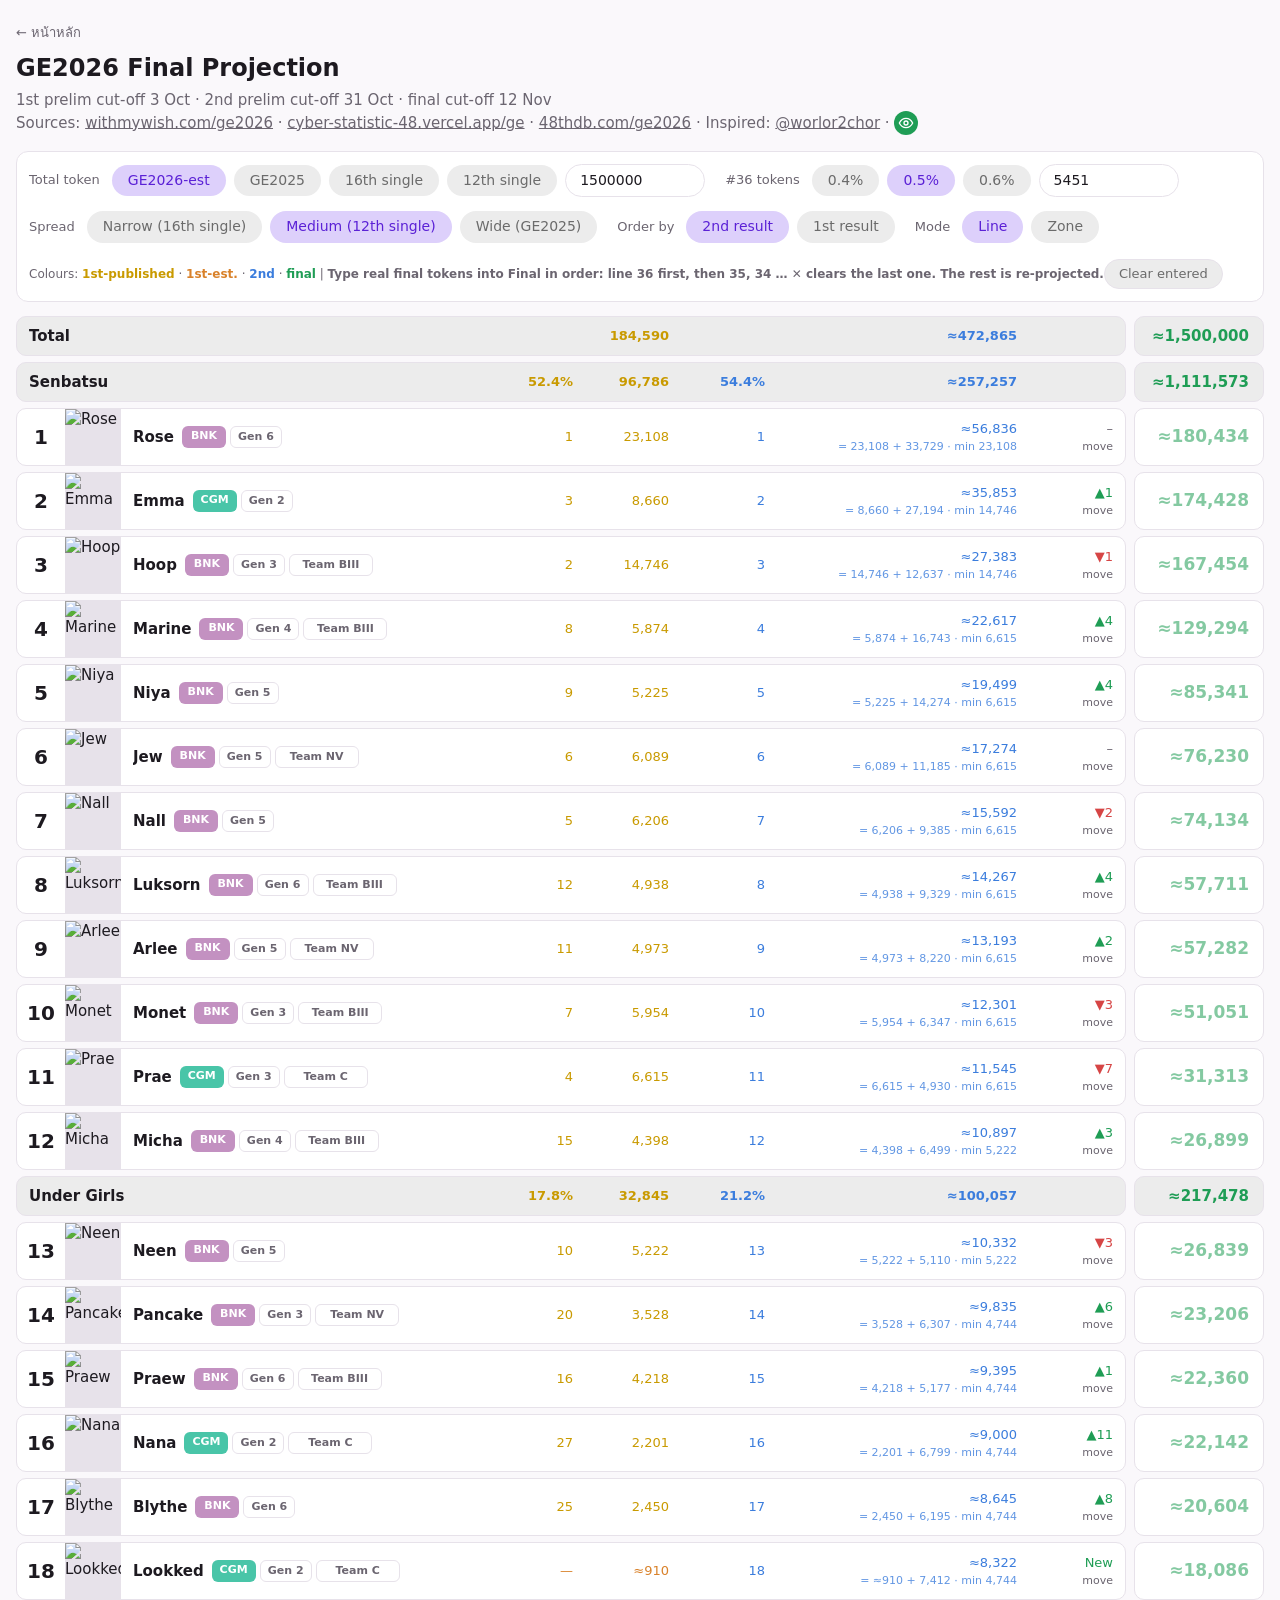
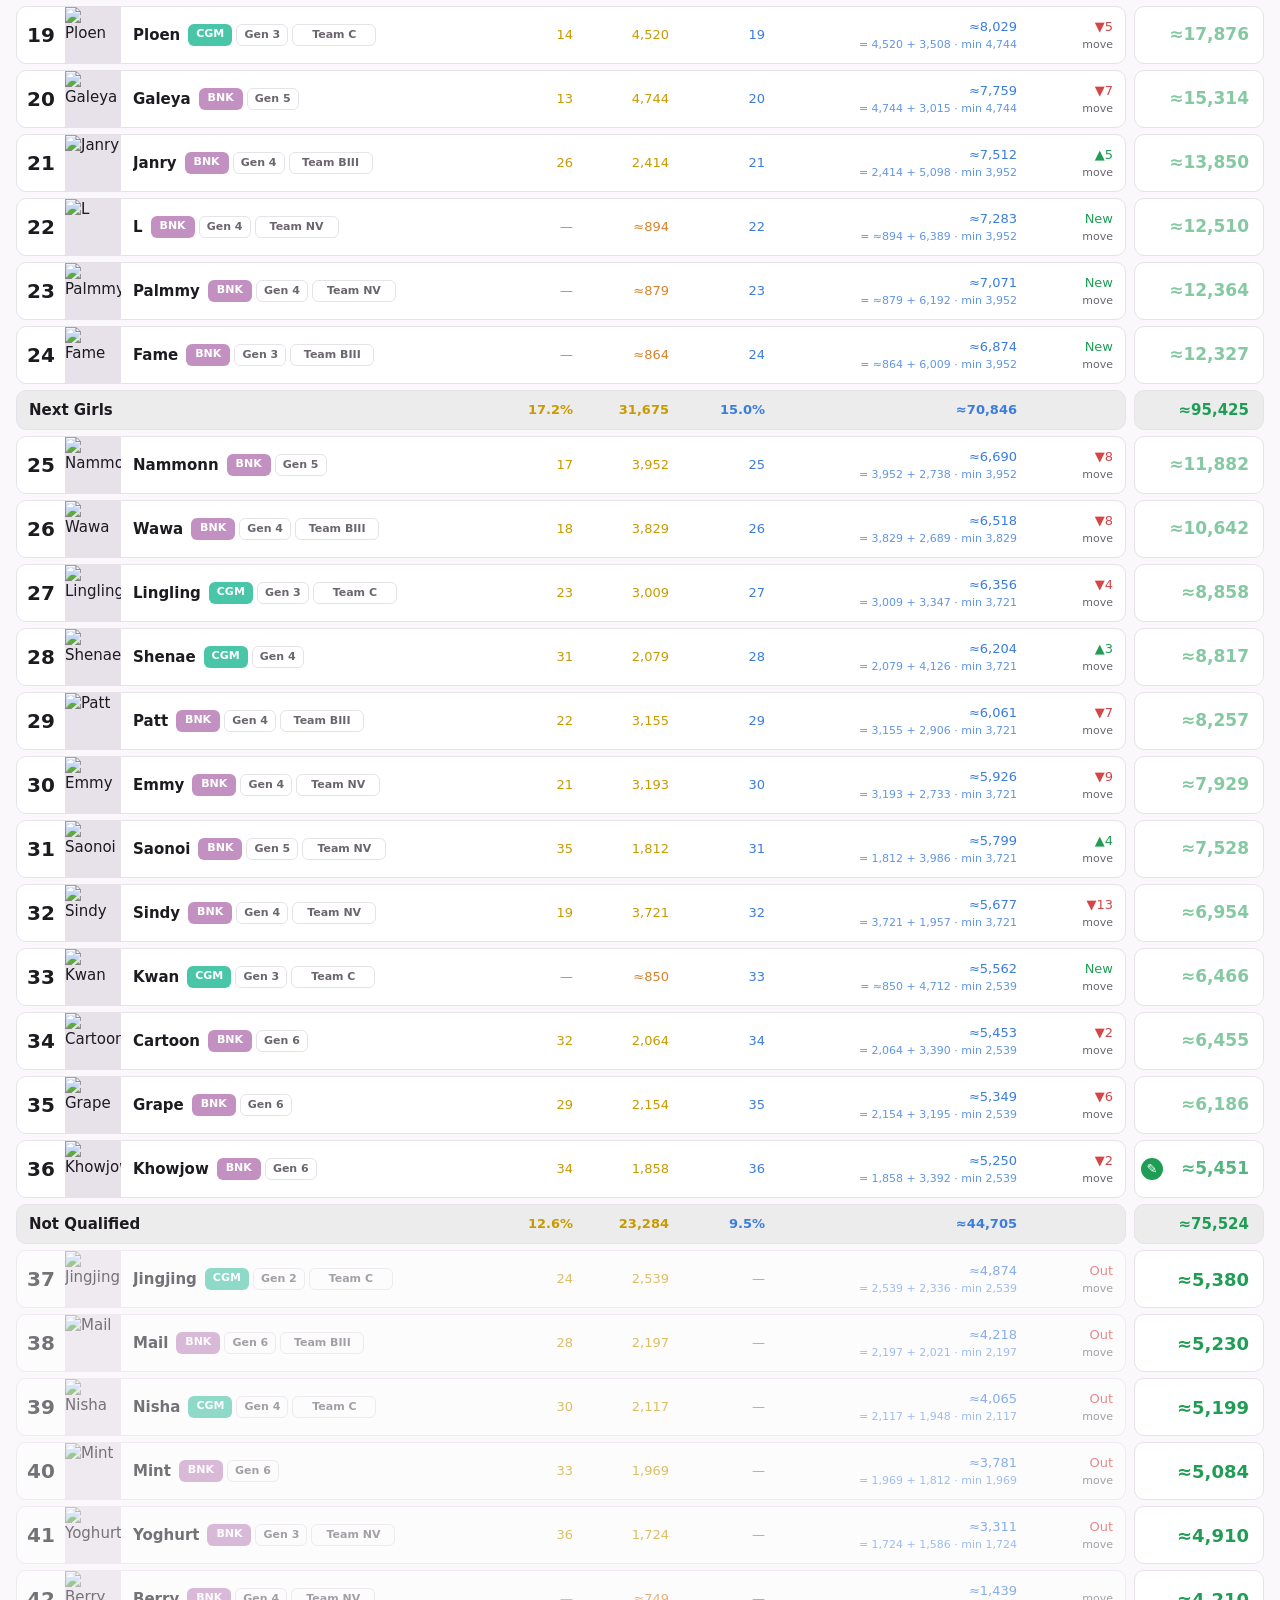
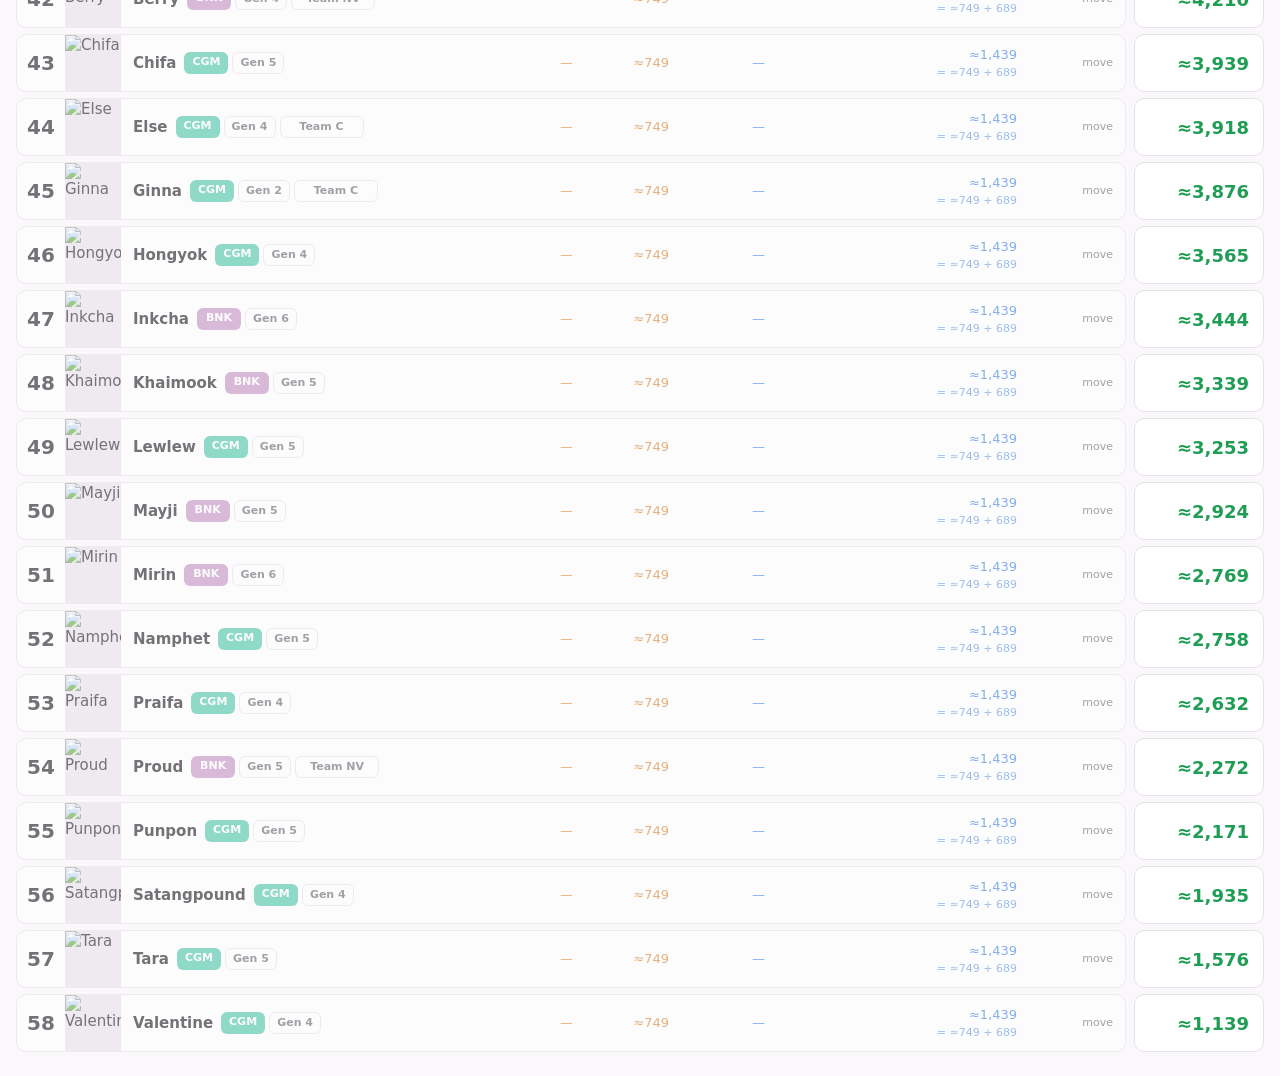
==== public/ge2026/index.html @ 320e65da "Update landing hero copy and right-align Line number columns Replace the landing title and subtitle " ====
<!doctype html>
<html lang="en">
  <head>
    <meta charset="utf-8" />
    <meta name="viewport" content="width=device-width,initial-scale=1" />
    <title>GE2026 Final Projection</title>
    <style>
      :root {
        --bg: #faf8fb;
        --card: #fff;
        --fg: #1d1a20;
        --mut: #6b6570;
        --line: #e7e2ea;
        --bnk: #c391c1;
        --cgm: #49c5a8;
        --up: #1f9d55;
        --dn: #d64545;
        --c1: #d9822b;
        --c2: #3b7ddd;
        --c3: #9b59d0;
        --c4: #1f9d55;
        --c0: #c99a00;
      }
      @media (prefers-color-scheme: dark) {
        :root:not([data-theme="light"]) {
          --bg: #151317;
          --card: #1f1c22;
          --fg: #f1edf3;
          --mut: #a59fab;
          --line: #2f2a33;
        }
      }
      :root[data-theme="dark"] {
        --bg: #151317;
        --card: #1f1c22;
        --fg: #f1edf3;
        --mut: #a59fab;
        --line: #2f2a33;
      }
      * {
        box-sizing: border-box;
      }
      body {
        margin: 0;
        background: var(--bg);
        color: var(--fg);
        font:
          15px/1.4 system-ui,
          sans-serif;
      }
      main {
        max-width: 1500px;
        margin: auto;
        padding: 24px 16px;
      }
      h1 {
        margin: 0 0 4px;
        font-size: 24px;
      }
      .back {
        margin: 0 0 10px;
        font-size: 13px;
      }
      .back a {
        color: var(--mut);
        text-decoration: none;
      }
      .back a:hover {
        color: var(--fg);
      }
      p.sub {
        margin: 0 0 16px;
        color: var(--mut);
      }
      a {
        color: inherit;
      }
      .bar {
        display: flex;
        flex-wrap: wrap;
        gap: 8px;
        margin-bottom: 18px;
      }
      select,
      input {
        font: inherit;
        padding: 7px 10px;
        border: 1px solid var(--line);
        border-radius: 8px;
        background: var(--card);
        color: var(--fg);
      }
      input {
        flex: 1;
        min-width: 140px;
      }
      .grid {
        display: flex;
        flex-direction: column;
        gap: 6px;
      }
      .sep {
        font-variant-numeric: tabular-nums;
        margin: 18px 0 6px;
        font-weight: 600;
        color: var(--mut);
        border-top: 1px dashed var(--line);
        padding-top: 12px;
      }
      .c {
        background: var(--card);
        border: 1px solid var(--line);
        border-radius: 10px;
        overflow: hidden;
        display: flex;
        align-items: center;
        height: 56px;
      }
      .c.out {
        opacity: 0.6;
      }
      .rk {
        width: 48px;
        flex: none;
        text-align: center;
        font-size: 20px;
        font-weight: 700;
        font-variant-numeric: tabular-nums;
      }
      .c img {
        width: 56px;
        height: 56px;
        flex: none;
        object-fit: cover;
        object-position: top;
        background: var(--line);
      }
      .b {
        flex: 1;
        min-width: 0;
        padding: 0 12px;
        display: flex;
        align-items: center;
        gap: 12px;
      }
      .n small {
        display: block;
        font-weight: 400;
        font-size: 11px;
        color: var(--mut);
        white-space: nowrap;
        overflow: hidden;
        text-overflow: ellipsis;
      }
      .n {
        font-weight: 600;
        flex: 1;
        min-width: 0;
        white-space: nowrap;
        overflow: hidden;
        text-overflow: ellipsis;
      }
      .tags {
        display: flex;
        gap: 4px;
        flex: none;
      }
      .t {
        font-size: 11px;
        font-weight: 600;
        padding: 2px 6px;
        border-radius: 6px;
        color: #fff;
      }
      .t.BNK48 {
        background: var(--bnk);
      }
      .t.CGM48 {
        background: var(--cgm);
      }
      .t.g {
        background: transparent;
        color: var(--mut);
        border: 1px solid var(--line);
      }
      .col {
        width: 84px;
        text-align: right;
        flex: none;
        font-variant-numeric: tabular-nums;
        font-size: 13px;
      }
      .col small {
        display: block;
        color: var(--mut);
        font-size: 11px;
      }
      .e1t {
        color: var(--c1);
      }
      .est.e2 {
        color: var(--c2);
      }
      .col.r1c.p1,
      .col.v1.p1 {
        color: var(--c0);
      }
      .est.e2t {
        color: var(--c2);
      }
      .col.fin {
        width: 200px;
        color: var(--c4);
      }
      .col.fin small {
        color: inherit;
        opacity: 0.8;
      }
      .fbar {
        display: flex;
        flex-wrap: wrap;
        gap: 8px;
        align-items: center;
        margin: -8px 0 18px;
        padding: 10px;
        border: 1px solid var(--line);
        border-radius: 10px;
        background: var(--card);
      }
      .fbar label {
        font-size: 13px;
        color: var(--mut);
      }
      .fbar input {
        flex: none;
        width: 130px;
      }
      .zt {
        max-width: 640px;

        width: 100%;
        border-collapse: collapse;
        font-size: 13px;
        font-variant-numeric: tabular-nums;
        margin-top: 6px;
      }
      .zt td,
      .zt th {
        padding: 4px 8px;
        border-bottom: 1px solid var(--line);
        text-align: right;
      }
      .zt td:first-child,
      .zt th:first-child {
        text-align: left;
      }
      .zt th {
        color: var(--mut);
        font-weight: 600;
      }
      .zt td {
        color: var(--c4);
      }
      .zt td:first-child {
        color: var(--fg);
      }
      details summary {
        cursor: pointer;
        color: var(--mut);
        font-size: 13px;
        margin-top: 8px;
      }
      .est small {
        color: inherit;
        opacity: 0.8;
      }
      .lg span {
        font-weight: 600;
      }
      .tgset {
        font: inherit;
        font-size: 14px;
        line-height: 1;
        width: 24px;
        height: 24px;
        padding: 0;
        border: 0;
        border-radius: 999px;
        background: #1f9d55;
        color: #fff;
        cursor: pointer;
      }
      .tgset {
        display: inline-flex;
        align-items: center;
        justify-content: center;
        vertical-align: middle;
      }
      .tgset .sl {
        display: none;
      }
      .tgset.off .sl {
        display: inline;
      }
      .tgset.off {
        background: #d64545;
      }
      .set.hid {
        display: none;
      }
      .set {
        background: var(--card);
        border: 1px solid var(--line);
        border-radius: 12px;
        padding: 12px;
        margin-bottom: 14px;
        display: flex;
        flex-direction: column;
        gap: 8px;
        position: sticky;
        top: 0;
        z-index: 2;
      }
      .set .row {
        display: flex;
        flex-wrap: wrap;
        gap: 8px;
        align-items: center;
      }
      .set label {
        font-size: 13px;
        color: var(--mut);
        display: flex;
        align-items: center;
        gap: 6px;
      }
      .set label input {
        width: 130px;
        flex: none;
      }
      .note {
        font-size: 12px;
        color: var(--mut);
        margin: 0;
      }
      .two {
        display: grid;
        grid-template-columns: 1fr 1fr;
        gap: 16px;
      }
      details summary {
        margin-top: 0;
      }
      .hd {
        display: grid;
        grid-template-columns: minmax(0, 1fr) 130px;
        gap: 8px;
        font-size: 12px;
        color: var(--mut);
        margin: 0 0 4px;
      }
      .ln {
        display: grid;
        grid-template-columns: minmax(0, 1fr) 130px;
        gap: 8px;
      }
      .grid.zg {
        --zg-rk: 60px;
        --zg-fv: 130px;
        display: grid;
        grid-template-columns: var(--zg-rk) minmax(0, 1fr) var(--zg-fv);
        gap: 6px 8px;
        grid-auto-rows: minmax(56px, auto);
      }
      /* Zone headers use the same columns as body rows at every width */
      .grid.zg > .ln.gh {
        display: grid;
        grid-column: 1 / -1;
        grid-template-columns: subgrid;
        column-gap: inherit;
        row-gap: 0;
      }
      .grid.zg > .ln.gh > .c {
        grid-column: 1 / 3;
      }
      .grid.zg > .ln.gh > .fv {
        grid-column: 3;
        width: auto;
        max-width: none;
      }
      .zr {
        background: var(--card);
        border: 1px solid var(--line);
        border-radius: 10px;
        display: flex;
        align-items: center;
        justify-content: center;
        font-size: 20px;
        font-weight: 700;
        font-variant-numeric: tabular-nums;
      }
      .zc {
        grid-column: 2;
        background: var(--card);
        border: 1px solid var(--line);
        border-radius: 10px;
        padding: 10px 14px;
        display: flex;
        display: grid;
        grid-template-columns: var(--zcols);
        align-items: start;
        padding: 0;
        color: var(--c4);
        font-variant-numeric: tabular-nums;
      }
      :root {
        --zcols: 1fr 90px;
      }
      .zc > div {
        padding: 10px 14px;
        text-align: right;
        font-size: 15px;
        font-weight: 600;
        border-left: 1px solid var(--line);
        height: 100%;
      }
      .zc > div:first-child {
        border-left: 0;
      }
      .zth {
        display: grid;
        grid-template-columns: var(--zg-rk) 8px var(--zcols);
      }
      .zth span {
        padding: 0 14px;
        text-align: right;
      }
      .zth span:first-child {
        text-align: center;
        padding: 0;
      }
      .zc > .zn {
        font-weight: 700;
        font-size: 20px;
        text-align: center;
        color: var(--fg);
        font-variant-numeric: tabular-nums;
        padding: 14px 8px;
      }
      .zc b {
        font-size: 16px;
      }
      .zc small {
        display: block;
        font-size: 11px;
        opacity: 0.8;
      }
      .zc {
        align-content: start;
      }
      .zc > .zch {
        color: var(--mut);
        font-size: 11px;
        font-weight: 600;
        height: auto;
        padding: 8px 14px 0;
        align-self: start;
      }
      .zc > div:nth-child(2n + 1) {
        border-left: 0;
      }
      .zc > div:not(.zch) {
        height: auto;
        align-self: start;
        padding-top: 4px;
        padding-bottom: 10px;
      }
      .fv {
        background: var(--card);
        border: 1px solid var(--line);
        border-radius: 10px;
        display: flex;
        align-items: center;
        justify-content: flex-end;
        padding: 0 14px;
        color: var(--c4);
        font-variant-numeric: tabular-nums;
      }
      .fv b {
        font-size: 18px;
      }
      .fv small {
        display: block;
        font-size: 11px;
        opacity: 0.8;
        text-align: right;
      }
      .fv .z {
        color: var(--mut);
        font-size: 12px;
      }
      @media (max-width: 900px) {
        .two {
          grid-template-columns: 1fr;
        }
        .ln,
        .hd {
          grid-template-columns: minmax(0, 1fr) 110px;
        }
        .fv {
          padding: 0 8px;
        }
        .fv .z {
          display: none;
        }
        .fv b {
          font-size: 15px;
        }
      }
      .up {
        color: var(--up);
      }
      .dn {
        color: var(--dn);
      }
      .mut {
        color: var(--mut);
      }
      .col.est {
        width: 240px;
      }
      .c {
        height: auto;
        min-height: 56px;
      }
      @media (max-width: 560px) {
        .col.fin {
          width: 100px;
        }
        .col.est {
          width: 110px;
        }
        .col {
          width: 62px;
        }
      }
      .rg {
        border: 0;
        padding: 0;
        margin: 0;
        display: flex;
        flex-wrap: wrap;
        gap: 8px;
        align-items: center;
      }
      .rg legend {
        float: left;
        font-size: 13px;
        color: var(--mut);
        margin-right: 4px;
        padding: 0;
      }
      .set .rg label {
        position: relative;
        display: inline-flex;
        align-items: center;
        padding: 6px 16px;
        border-radius: 999px;
        background: var(--chip);
        color: var(--chipfg);
        font-size: 14px;
        cursor: pointer;
        user-select: none;
        transition:
          background 0.15s,
          color 0.15s;
      }
      .set .rg label:hover {
        filter: brightness(0.97);
      }
      .rg input[type="radio"] {
        position: absolute;
        opacity: 0;
        pointer-events: none;
      }
      .set .rg label:has(input:checked) {
        background: var(--chipon);
        color: var(--chiponfg);
        font-weight: 500;
      }
      .set .rg label:has(input:focus-visible) {
        outline: 2px solid var(--chiponfg);
        outline-offset: 2px;
      }
      .set .rg input[type="number"] {
        width: 120px;
        padding: 6px 14px;
        border-radius: 999px;
        border: 1px solid var(--line);
        background: var(--card);
        font-size: 14px;
      }
      .set .rg input[type="number"]:focus {
        outline: none;
        border-color: var(--chiponfg);
      }
      .set .row {
        gap: 14px 20px;
      }
      :root {
        --chip: #ececec;
        --chipfg: #6b6b6b;
        --chipon: #ddd0fb;
        --chiponfg: #5b21d6;
      }
      @media (prefers-color-scheme: dark) {
        :root:not([data-theme="light"]) {
          --chip: #2c2930;
          --chipfg: #b3adb8;
          --chipon: #3e2f6b;
          --chiponfg: #cdb8ff;
        }
      }
      :root[data-theme="dark"] {
        --chip: #2c2930;
        --chipfg: #b3adb8;
        --chipon: #3e2f6b;
        --chiponfg: #cdb8ff;
      }
      /* Line mode: identity (pic / name / badge) stays left; number columns
         share one grid, pushed right, so header and body line up at every width. */
      :root {
        --ln-r1: 84px;
        --ln-v1: 84px;
        --ln-r2: 84px;
        --ln-est: 240px;
        --ln-mv: 84px;
        --ln-tags: 202px;
        --ln-gap: 12px;
      }
      .tags {
        width: var(--ln-tags);
      }
      .tags .t {
        box-sizing: border-box;
        text-align: center;
        flex: none;
      }
      .tags .t.BNK48,
      .tags .t.CGM48 {
        width: 44px;
      }
      .tags .gn {
        width: 52px;
      }
      .tags .tm {
        width: 84px;
      }
      .id {
        display: flex;
        align-items: center;
        gap: 8px;
        min-width: 0;
        flex: 0 1 auto;
      }
      .n {
        flex: 0 1 auto;
        min-width: 0;
      }
      .nums {
        margin-left: auto;
        display: grid;
        grid-template-columns: var(--ln-r1) var(--ln-v1) var(--ln-r2) var(--ln-est) var(--ln-mv);
        column-gap: var(--ln-gap);
        align-items: center;
        flex: none;
        text-align: right;
        font-variant-numeric: tabular-nums;
      }
      .nums .col {
        width: 100%;
        min-width: 0;
        text-align: right;
        font-variant-numeric: tabular-nums;
      }
      .gh .tags:empty {
        display: none;
      }
      /* hide in order as the screen gets narrower; templates stay shared */
      @media (max-width: 1200px) {
        .r1c,
        .r2c {
          display: none;
        }
        .nums {
          grid-template-columns: var(--ln-v1) var(--ln-est) var(--ln-mv);
        }
      }
      @media (max-width: 1000px) {
        .tags .gn,
        .tags .tm {
          display: none;
        }
        :root {
          --ln-tags: 44px;
        }
      }
      @media (max-width: 850px) {
        .est small {
          display: none;
        }
        :root {
          --ln-est: 90px;
        }
        .col.est {
          width: 90px;
        }
      }
      @media (max-width: 700px) {
        .b {
          gap: 8px;
          padding: 0 8px;
        }
      }
      @media (max-width: 560px) {
        .mvc {
          display: none;
        }
        .nums {
          grid-template-columns: var(--ln-v1) var(--ln-est);
        }
      }
      /* group header rows (Senbatsu / Under Girls / Next Girls / Not Qualified); same height in both modes */
      .gh .c,
      .gh .fv,
      .gz {
        height: 40px;
        min-height: 40px;
      }
      .gh .c,
      .gh .fv,
      .gz {
        background: var(--chip);
      }
      .gh .n {
        display: block !important;
        font-weight: 700;
        font-size: 15px;
      }
      .gh .col {
        font-weight: 700;
      }
      .gh .fv b {
        font-size: 15px;
      }
      .gz {
        display: grid;
        grid-template-columns: var(--zg-rk) 8px var(--zcols) 8px var(--zg-fv);
        align-items: center;
        border-radius: 10px;
        font-size: 12px;
        font-weight: 600;
        color: var(--mut);
      }
      .gz > span {
        padding: 0 14px;
        text-align: right;
      }
      .gz .gzf {
        color: var(--c4);
        font-size: 15px;
        font-weight: 700;
        font-variant-numeric: tabular-nums;
      }
      .gz .gzn {
        text-align: left;
        white-space: nowrap;
        overflow: visible;
        font-size: 15px;
        font-weight: 700;
        color: var(--fg);
      }
      .grid.zg {
        grid-auto-rows: auto !important;
        min-width: 0;
      }
      .grid.zg > .ln,
      .grid.zg > .zc,
      .grid.zg > .zr {
        min-width: 0;
      }
      .grid.zg > .zr {
        min-height: 56px;
      }
      .fin {
        width: 100%;
        min-width: 0;
        border: 0;
        background: transparent;
        text-align: right;
        font: inherit;
        font-size: 17px;
        font-weight: 700;
        color: var(--c4);
        font-variant-numeric: tabular-nums;
        padding: 0;
        outline: none;
      }
      /* Zone mode wraps each .fv in a display:grid cell; don't let input min-width blow the column */
      .grid.zg > div {
        min-width: 0;
        max-width: 100%;
      }
      .fin::placeholder {
        color: var(--c4);
        opacity: 0.75;
        font-weight: 600;
      }
      .fv:focus-within {
        border-color: var(--c4);
      }
      .fv.ent {
        background: color-mix(in srgb, var(--c4) 14%, var(--card));
      }
      #fclr {
        font: inherit;
        font-size: 13px;
        padding: 5px 14px;
        border-radius: 999px;
        border: 1px solid var(--line);
        background: var(--chip);
        color: var(--chipfg);
        cursor: pointer;
      }
      .fv {
        position: relative;
      }
      .fv.lock .fin {
        cursor: default;
      }
      .fv.lock .fin::placeholder {
        opacity: 0.55;
      }
      .fdel {
        position: absolute;
        left: 6px;
        top: 50%;
        transform: translateY(-50%);
        width: 22px;
        height: 22px;
        border-radius: 50%;
        border: 0;
        background: #d64545;
        color: #fff;
        font-size: 12px;
        line-height: 22px;
        padding: 0;
        cursor: pointer;
      }
      .fdel:hover {
        background: #b83232;
      }
      .fedit {
        position: absolute;
        left: 6px;
        top: 50%;
        transform: translateY(-50%);
        width: 22px;
        height: 22px;
        border-radius: 50%;
        background: var(--c4);
        color: #fff;
        font-size: 13px;
        line-height: 22px;
        text-align: center;
        pointer-events: none;
      }
      .rg.locked label {
        opacity: 0.45;
        cursor: not-allowed;
      }
      .rg.locked input[type="number"] {
        border-color: var(--c4);
        color: var(--c4);
        font-weight: 700;
      }
      /* Small screens: shrink typography, spacing, cards and totals so the grid fits. Desktop unchanged. */
      @media (max-width: 600px) {
        html,
        body {
          max-width: 100%;
          overflow-x: hidden;
        }
        body {
          font-size: 14px;
        }
        main {
          padding: 16px 10px;
          max-width: 100%;
        }
        h1 {
          font-size: 21px;
        }
        p.sub {
          margin: 0 0 12px;
          font-size: 13px;
          overflow-wrap: anywhere;
        }
        .bar,
        .fbar {
          gap: 6px;
          margin-bottom: 12px;
        }
        .fbar {
          padding: 8px;
          margin-top: -6px;
        }
        select,
        input {
          padding: 5px 8px;
          min-width: 0;
        }
        .grid {
          gap: 4px;
        }
        .c {
          min-height: 48px;
          border-radius: 8px;
        }
        .rk {
          width: 38px;
          font-size: 17px;
        }
        .c img {
          width: 46px;
          height: 46px;
        }
        .b {
          padding: 0 8px;
          gap: 6px;
        }
        .id {
          flex-direction: column;
          align-items: flex-start;
          gap: 1px;
        }
        :root {
          --ln-r1: 52px;
          --ln-v1: 52px;
          --ln-r2: 52px;
          --ln-est: 72px;
          --ln-mv: 52px;
          --ln-tags: 44px;
          --ln-gap: 6px;
        }
        .t {
          font-size: 10px;
          padding: 1px 4px;
          border-radius: 5px;
        }
        .tags {
          width: 44px;
        }
        .tags .t.BNK48,
        .tags .t.CGM48 {
          width: 44px;
        }
        .col {
          width: 52px;
          font-size: 12px;
        }
        .col small {
          font-size: 10px;
        }
        .col.est {
          width: 72px;
        }
        .col.fin {
          width: 88px;
        }
        .ln,
        .hd {
          grid-template-columns: minmax(0, 1fr) 96px;
          gap: 6px;
        }
        .fv {
          padding: 0 6px;
          border-radius: 8px;
        }
        .fv b,
        .gh .fv b {
          font-size: 14px;
        }
        .fin {
          font-size: 15px;
        }
        .gh .c,
        .gh .fv,
        .gz {
          height: 36px;
          min-height: 36px;
        }
        .gh .n,
        .gz .gzn,
        .gz .gzf {
          font-size: 14px;
        }
        .set {
          padding: 8px;
          margin-bottom: 10px;
          border-radius: 10px;
          gap: 6px;
        }
        .set .row {
          gap: 8px 12px;
          max-width: 100%;
        }
        /* fieldset flex items can shrink below their contents and overflow the page */
        .set .rg {
          max-width: 100%;
          min-width: min-content;
          flex: 0 1 auto;
        }
        .set label,
        .fbar label,
        .rg legend,
        .note,
        .hd,
        details summary {
          font-size: 12px;
        }
        .set .rg label {
          padding: 4px 10px;
          font-size: 12px;
        }
        .set .rg input[type="number"],
        .set label input,
        .fbar input {
          width: 96px;
          max-width: 100%;
          flex: 0 1 96px;
          padding: 4px 10px;
          font-size: 12px;
        }
        .tgset {
          width: 22px;
          height: 22px;
          font-size: 12px;
        }
        .grid.zg {
          --zg-rk: 44px;
          --zg-fv: 96px;
          gap: 4px 6px;
        }
        .grid.zg > .zr,
        .zr {
          min-height: 48px;
          font-size: 17px;
        }
        :root {
          --zcols: minmax(0, 1fr) 58px;
        }
        .zc > div:not(.zch) {
          white-space: nowrap;
        }
        .gz {
          grid-template-columns: var(--zg-rk) 6px var(--zcols) 6px var(--zg-fv);
        }
        .zth {
          grid-template-columns: var(--zg-rk) 6px var(--zcols);
        }
        .zth span,
        .gz > span {
          padding: 0 10px;
        }
        .zc > .zch {
          font-size: 10px;
          padding: 6px 8px 0;
        }
        .zc > div:not(.zch) {
          font-size: 13px;
          font-weight: 600;
          padding: 4px 8px 8px;
        }
        .zc b {
          font-size: 14px;
        }
        .zc > .zn {
          font-size: 16px;
          padding: 10px 6px;
        }
        .fdel,
        .fedit {
          width: 18px;
          height: 18px;
          font-size: 11px;
          line-height: 18px;
          left: 4px;
        }
        #fclr {
          font-size: 12px;
          padding: 4px 10px;
        }
        .sep {
          margin: 12px 0 4px;
          padding-top: 8px;
        }
      }

      /* Tighter step + hide per-member BNK48 / CGM48 group badges (gen/team already hidden). */
      @media (max-width: 360px) {
        body {
          font-size: 13px;
        }
        main {
          padding: 12px 8px;
        }
        h1 {
          font-size: 19px;
        }
        p.sub {
          margin: 0 0 10px;
          font-size: 12px;
        }
        .c {
          min-height: 40px;
          border-radius: 7px;
        }
        .rk {
          width: 32px;
          font-size: 15px;
        }
        .c img {
          width: 40px;
          height: 40px;
        }
        .b {
          padding: 0 6px;
          gap: 4px;
        }
        :root {
          --ln-r1: 48px;
          --ln-v1: 48px;
          --ln-r2: 48px;
          --ln-est: 66px;
          --ln-mv: 48px;
          --ln-gap: 4px;
        }
        .t {
          font-size: 9px;
          padding: 1px 3px;
        }
        .col {
          width: 48px;
          font-size: 11px;
        }
        .col.est {
          width: 66px;
        }
        .col.fin {
          width: 80px;
        }
        .ln,
        .hd {
          grid-template-columns: minmax(0, 1fr) 88px;
          gap: 4px;
        }
        .fv b,
        .gh .fv b {
          font-size: 13px;
        }
        .fin {
          font-size: 14px;
        }
        .gh .c,
        .gh .fv,
        .gz {
          height: 32px;
          min-height: 32px;
        }
        .gh .n,
        .gz .gzn,
        .gz .gzf {
          font-size: 13px;
        }
        .set {
          padding: 6px;
          gap: 5px;
        }
        .set .rg label {
          padding: 3px 8px;
          font-size: 11px;
        }
        .set .rg input[type="number"],
        .set label input,
        .fbar input {
          width: 84px;
          font-size: 11px;
        }
        .grid.zg {
          --zg-rk: 36px;
          --zg-fv: 88px;
        }
        .grid.zg > .zr,
        .zr {
          min-height: 40px;
          font-size: 15px;
        }
        :root {
          --zcols: minmax(0, 1fr) 52px;
        }
        .gz {
          grid-template-columns: var(--zg-rk) 4px var(--zcols) 4px var(--zg-fv);
        }
        .zth {
          grid-template-columns: var(--zg-rk) 4px var(--zcols);
        }
        .tags .t.BNK48,
        .tags .t.CGM48,
        .tags {
          display: none;
        }
      }
    </style>
  </head>
  <body>
    <main>
      <p class="back"><a href="/">← หน้าหลัก</a></p>
      <h1>GE2026 Final Projection</h1>
      <p class="sub">
        1st prelim cut-off 3 Oct · 2nd prelim cut-off 31 Oct · final cut-off 12
        Nov<br />
        Sources:
        <a
          href="https://withmywish.com/ge2026/#first-pre-result"
          target="_blank"
          rel="noopener"
          >withmywish.com/ge2026</a
        >
        ·
        <a
          href="https://cyber-statistic-48.vercel.app/ge"
          target="_blank"
          rel="noopener"
          >cyber-statistic-48.vercel.app/ge</a
        >
        ·
        <a href="https://48thdb.com/ge2026" target="_blank" rel="noopener"
          >48thdb.com/ge2026</a
        >
        · Inspired:
        <a
          href="https://www.youtube.com/@worlor2chor"
          target="_blank"
          rel="noopener"
          >@worlor2chor</a
        >
        ·
        <button
          type="button"
          id="tgset"
          class="tgset"
          title="Hide settings"
          aria-label="Hide settings"
        >
          <svg
            viewBox="0 0 24 24"
            width="16"
            height="16"
            fill="none"
            stroke="currentColor"
            stroke-width="2"
            stroke-linecap="round"
            stroke-linejoin="round"
          >
            <path d="M2 12s3.5-7 10-7 10 7 10 7-3.5 7-10 7S2 12 2 12z" />
            <circle cx="12" cy="12" r="3" />
            <line class="sl" x1="3" y1="3" x2="21" y2="21" />
          </svg>
        </button>
      </p>
      <div class="set">
        <div class="row">
          <fieldset class="rg">
            <legend>Total token</legend>
            <label
              ><input
                type="radio"
                name="ftr"
                value="1500000"
                checked
              />GE2026-est</label
            >
            <label
              ><input type="radio" name="ftr" value="1161494" />GE2025</label
            >
            <label
              ><input type="radio" name="ftr" value="1239679" />16th
              single</label
            >
            <label
              ><input type="radio" name="ftr" value="1090119" />12th
              single</label
            >
            <input id="ft" type="number" min="0" step="1000" value="1500000" />
          </fieldset>
          <fieldset class="rg">
            <legend>#36 tokens</legend>
            <label><input type="radio" name="fpr" value="0.004" />0.4%</label>
            <label
              ><input
                type="radio"
                name="fpr"
                value="0.005"
                checked
              />0.5%</label
            >
            <label><input type="radio" name="fpr" value="0.006" />0.6%</label>
            <input id="fn" type="number" min="0" step="100" value="5451" />
          </fieldset>
          <fieldset class="rg">
            <legend>Spread</legend>
            <label
              ><input type="radio" name="fi" value="16th single" />Narrow (16th
              single)</label
            >
            <label
              ><input
                type="radio"
                name="fi"
                value="12th single"
                checked
              />Medium (12th single)</label
            >
            <label
              ><input type="radio" name="fi" value="GE2025" />Wide
              (GE2025)</label
            >
          </fieldset>
          <fieldset class="rg">
            <legend>Order by</legend>
            <label
              ><input type="radio" name="sort" value="r2" checked />2nd
              result</label
            >
            <label
              ><input type="radio" name="sort" value="r1" />1st result</label
            >
          </fieldset>
          <fieldset class="rg">
            <legend>Mode</legend>
            <label
              ><input
                type="radio"
                name="mode"
                value="line"
                checked
              />Line</label
            >
            <label><input type="radio" name="mode" value="zone" />Zone</label>
          </fieldset>
        </div>
        <div id="fs" class="note"></div>
        <p class="note lg">
          Colours:
          <span style="color: var(--c0)">1st-published</span> ·
          <span class="e1t">1st-est.</span> ·
          <span style="color: var(--c2)">2nd</span> ·
          <span style="color: var(--c4)">final</span> |
          <span class="note"
            >Type real final tokens into Final in order: line 36 first, then 35,
            34 … ✕ clears the last one. The rest is re-projected.</span
          ><button id="fclr" type="button">Clear entered</button>
        </p>
      </div>
      <div class="hd" id="hd">
        <div id="hd1"></div>
        <div id="hd2">Final tokens</div>
      </div>
      <div class="grid" id="g"></div>
    </main>
    <script src="members.js"></script>
    <script>
      const M = MEMBERS,
        $ = (id) => document.getElementById(id);
      // ---- 2nd-result estimate: 2nd = 1st + x ----
      const T1 = 184589.89,
        T2 = 472865.22,
        K = T2 / T1,
        fmt = (v) =>
          v.toLocaleString("en", {
            minimumFractionDigits: 2,
            maximumFractionDigits: 2,
          }),
        fmt0 = (v) => Math.round(v).toLocaleString("en");
      // fit power law v = a*r^-b on the 1st result (log-log least squares)
      (() => {
        const P = M.filter((x) => x.r1).map((x) => [
            Math.log(x.r1),
            Math.log(x.v1),
          ]),
          n = P.length,
          sx = P.reduce((s, p) => s + p[0], 0),
          sy = P.reduce((s, p) => s + p[1], 0),
          sxx = P.reduce((s, p) => s + p[0] * p[0], 0),
          sxy = P.reduce((s, p) => s + p[0] * p[1], 0),
          b = (n * sxy - sx * sy) / (n * sxx - sx * sx),
          a = (sy - b * sx) / n;
        window.B1 = b;
        const R2 = M.filter((x) => x.r2).sort((p, q) => p.r2 - q.r2);
        // minimum: votes are cumulative, and ranks in 2nd are ordered -> at least the max 1st-result votes of self and everyone ranked below
        // members outside the 2nd top 36 rank below #36, so their 1st-result votes also bound everyone in the top 36
        let floor = Math.max(
          0,
          ...M.filter((x) => !x.r2).map((x) => x.v1 || 0),
        );
        for (let i = R2.length - 1; i >= 0; i--) {
          floor = Math.max(floor, R2[i].v1 || 0);
          R2[i].min2 = floor;
        }
        // estimate: curve value at 2nd rank, scaled by total growth, never below the minimum; keep it non-increasing by rank
        let prev = Infinity;
        R2.forEach((x) => {
          let e = Math.max(Math.exp(a) * Math.pow(x.r2, b) * K, x.min2);
          e = Math.min(e, prev);
          x.e2 = e;
          prev = e;
        });
        const f = (r) => Math.exp(a) * Math.pow(r, b),
          sum = (L, k) => L.reduce((s, x) => s + x[k], 0);
        // spread a remaining total over ranks 37..; members whose order is unknown share the average of their rank slots
        function tail(L, key, left, lo) {
          const v = L.map((x, i) => f(37 + i));
          let i = 0;
          while (i < L.length) {
            let j = i;
            while (
              j + 1 < L.length &&
              key(L[j + 1]) === key(L[i]) &&
              key(L[i]) !== null
            )
              j++;
            const avg =
              v.slice(i, j + 1).reduce((s, y) => s + y, 0) / (j - i + 1);
            for (let t = i; t <= j; t++) v[t] = avg;
            i = j + 1;
          }
          let s0 = 0,
            s1 = 1e3;
          for (let n = 0; n < 60; n++) {
            const s = (s0 + s1) / 2;
            v.reduce((t, y, i) => t + Math.max(s * y, lo(L[i])), 0) > left
              ? (s1 = s)
              : (s0 = s);
          }
          return v.map((y, i) => Math.max(s0 * y, lo(L[i])));
        }
        // 1st-result #37–58: order by 2nd rank when known, rest unknown (equal share); each below #36's 1,724.28
        const Q1 = M.filter((x) => !x.r1).sort(
          (p, q) => (p.r2 || 99) - (q.r2 || 99) || p.name.localeCompare(q.name),
        );
        tail(
          Q1,
          (x) => (x.r2 ? null : "u"),
          T1 -
            sum(
              M.filter((x) => x.r1),
              "v1",
            ),
          () => 0,
        ).forEach((e, i) => (Q1[i].ev1 = Math.min(e, 1724.27)));
        // 2nd-result #37–58: order by 1st tally (known or estimated); each at least her own 1st tally
        const Q2 = M.filter((x) => !x.r2).sort(
          (p, q) => (q.v1 || q.ev1) - (p.v1 || p.ev1),
        );
        {
          const s =
              (T2 - sum(R2, "e2")) /
              Q2.reduce((t, x) => t + (x.v1 || x.ev1), 0),
            cap = R2[R2.length - 1].e2 - 1; // same growth factor for all of #37–58
          Q2.forEach((x) => {
            x.e2t = Math.min((x.v1 || x.ev1) * s, cap);
            x.min2 = x.v1 || 0;
          });
        }
      })();
      function est(x) {
        const e = x.e2 || x.e2t,
          f1 = x.v1 || x.ev1;
        if (!e) return "";
        const base = x.v1 ? fmt0(x.v1) : "≈" + fmt0(x.ev1),
          add = " + " + fmt0(e - f1);
        return `= ${base}${add}${x.min2 ? " · min " + fmt0(x.min2) : ""}`;
      }
      // final per LINE (rank), not per member: ratio to #36 from a past election's real results (cyber-statistic-48.vercel.app/ge)
      const TOPSHARE = {
          "16th single": 0.907,
          "12th single": 0.934,
          GE2025: 0.98,
        },
        SHAPE = {
          GE2025: [
            47.8161, 35.3129, 13.9752, 9.4333, 6.7576, 6.418, 6.1095, 4.619,
            4.5011, 4.2206, 4.1448, 3.9058, 3.7801, 3.0743, 2.9935, 2.8413,
            2.7676, 2.7519, 2.4674, 2.3464, 2.2418, 2.1317, 2.0307, 2.0298,
            1.7597, 1.7365, 1.7011, 1.6707, 1.5815, 1.5258, 1.5082, 1.3257,
            1.2586, 1.1715, 1.0118, 1.0, 0.8858, 0.6646, 0.6074, 0.3444, 0.3135,
            0.289, 0.2106, 0.1833, 0.1828, 0.1343, 0.1327, 0.1257, 0.119,
            0.1127, 0.1067, 0.101, 0.0957, 0.0906, 0.0858, 0.0812, 0.0769,
            0.0728,
          ],
          "16th single": [
            17.7947, 14.6492, 13.1996, 9.6771, 6.9894, 6.0732, 5.8851, 5.566,
            5.3424, 3.9999, 3.9589, 3.7471, 3.7184, 3.5939, 3.5834, 3.534,
            3.1964, 3.0735, 3.052, 3.038, 2.9065, 2.5603, 2.1634, 2.0947,
            2.0304, 1.7063, 1.6187, 1.47, 1.4617, 1.1732, 1.152, 1.1306, 1.1137,
            1.0839, 1.0597, 1.0, 0.9623, 0.9466, 0.9457, 0.8865, 0.8091, 0.794,
            0.7934, 0.7777, 0.7572, 0.7553, 0.7382, 0.7159, 0.7084, 0.6811,
            0.6757, 0.6589, 0.6132, 0.4867, 0.4048, 0.2982, 0.2578, 0.1956,
          ],
          "12th single": [
            24.4636, 23.6583, 22.7231, 17.6062, 11.7125, 10.4908, 10.2098,
            8.0076, 7.9501, 7.1146, 4.4679, 3.876, 3.8679, 3.3808, 3.2673,
            3.2381, 3.0319, 2.6943, 2.6661, 2.3225, 2.1262, 1.9466, 1.927,
            1.922, 1.8623, 1.6961, 1.4568, 1.4514, 1.3762, 1.3323, 1.2785,
            1.2016, 1.1361, 1.1346, 1.0986, 1.0, 0.987, 0.9594, 0.9538, 0.9326,
            0.9007, 0.7724, 0.7227, 0.7188, 0.7111, 0.6541, 0.6318, 0.6125,
            0.5967, 0.5365, 0.508, 0.506, 0.4828, 0.4168, 0.3983, 0.355, 0.2891,
            0.2089,
          ],
        };
      const ZONES = [
        ["#1", 1, 1],
        ["#2–3", 2, 3],
        ["#4–7", 4, 7],
        ["#8–12", 8, 12],
        ["#13–24", 13, 24],
        ["#25–36", 25, 36],
        ["#37–58", 37, 58],
      ];
      let V = [];
      const zone = (r) => ZONES.find((z) => r >= z[1] && r <= z[2])[0];
      function finals() {
        const T = +$("ft").value || 0,
          v36 = +$("fn").value || 0,
          sh = SHAPE[document.querySelector('input[name="fi"]:checked').value];
        V = [0];
        const v36s = v36;
        // lines 36–58 = #36 tokens × that rank's ratio to #36 in the chosen past election
        for (let r = 1; r <= 58; r++) V[r] = v36 * sh[r - 1];
        // lines 1–35: keep the election's shape of the part ABOVE #36, scaled so all 58 lines = Total token
        const tail = V.slice(37).reduce((s, v) => s + v, 0),
          above = V.slice(1, 36).reduce((s, v) => s + (v - v36), 0),
          k = above ? (T - tail - 36 * v36) / above : 0;
        if (T && k > 0)
          for (let r = 1; r <= 35; r++) V[r] = v36 + (V[r] - v36) * k;
        // ---- entered (real) finals: fixed; remaining lines re-projected ----
        const ent = Object.keys(E)
          .map(Number)
          .filter((r) => r >= 1 && r <= 36);
        if (ent.length) {
          const known = (r) => E[r] != null,
            b36 = known(36) ? E[36] : v36s;
          for (let r = 36; r <= 58; r++) V[r] = r == 36 ? b36 : b36 * sh[r - 1];
          const tl = V.slice(37).reduce((s, v) => s + v, 0);
          const U = [],
            fl = {},
            gp = {},
            cap = {};
          for (let r = 35; r >= 1; r--) {
            if (known(r)) {
              V[r] = E[r];
              continue;
            }
            let a = r + 1;
            while (a < 36 && !known(a)) a++; // nearest entered line below (or #36)
            let u = r - 1;
            while (u >= 1 && !known(u)) u--; // nearest entered line above
            const fa = a == 36 ? b36 : E[a];
            fl[r] = fa;
            gp[r] = Math.max(0, (fa * sh[r - 1]) / sh[a - 1] - fa);
            cap[r] = u >= 1 ? E[u] : Infinity;
            U.push(r);
          }
          const kn = ent.reduce((s, r) => s + (r == 36 ? 0 : E[r]), 0) + b36,
            rem = T - kn - tl;
          // scale the gaps so the not-entered lines add up to what's left; a line can't pass the entered line above it,
          // so capped lines are fixed and the rest is shared again among the others
          let free = U.slice(),
            fixed = 0;
          for (let it = 0; it < 40 && free.length; it++) {
            const sg = free.reduce((s, r) => s + gp[r], 0),
              sf = free.reduce((s, r) => s + fl[r], 0),
              kk = sg ? Math.max(0, (rem - fixed - sf) / sg) : 0,
              hit = free.filter((r) => fl[r] + gp[r] * kk > cap[r]);
            free.forEach((r) => (V[r] = Math.min(fl[r] + gp[r] * kk, cap[r])));
            if (!hit.length) break;
            hit.forEach((r) => (fixed += cap[r]));
            free = free.filter((r) => !hit.includes(r));
          }
          finNote =
            `Entered ${ent.length} line${ent.length > 1 ? "s" : ""} = ${fmt0(kn)} · lines 37–58 ≈ ${fmt0(tl)} · remaining ${fmt0(rem)} projected over ${U.length} line${U.length == 1 ? "" : "s"} not entered (avg ${fmt0(U.length ? rem / U.length : 0)})` +
            (rem < 0 ? " ⚠ entered lines already exceed Total token" : "");
        } else finNote = "";
        const top = V.slice(1, 37).reduce((s, v) => s + v, 0),
          all = top + tail,
          pct = (v) => ((v / all) * 100).toFixed(1) + "%";
        $("fs").textContent =
          finNote ||
          (T && k <= 0
            ? ` ⚠ Total token ${fmt0(T)} is too small for #36 = ${fmt0(v36)} — lower #36`
            : "");
      }
      function row(x, rank, key) {
        const other = key == "r2" ? "r1" : "r2";
        let mv = "";
        if (x.r1 && x.r2) {
          const d = x.r1 - x.r2;
          mv =
            d > 0
              ? `<span class="up">▲${d}</span>`
              : d < 0
                ? `<span class="dn">▼${-d}</span>`
                : '<span class="mut">–</span>';
        } else if (x.r2) mv = '<span class="up">New</span>';
        else if (x.r1) mv = '<span class="dn">Out</span>';
        const gLab = x.group === "BNK48" ? "BNK" : x.group === "CGM48" ? "CGM" : x.group;
        return `<div class="c${x[key] ? "" : " out"}"><div class="rk">${rank}</div><img loading="lazy" src="${x.img}" alt="${x.name}"><div class="b"><div class="id"><div class="n">${x.name}</div><div class="tags"><span class="t ${x.group}">${gLab}</span><span class="t g gn">Gen ${x.gen}</span>${x.team ? `<span class="t g tm">Team ${x.team}</span>` : ""}</div></div><div class="nums"><div class="col r1c${x.v1 ? " p1" : " e1t"}">${x.r1 || "—"}</div><div class="col v1${x.v1 ? " p1" : " e1t"}">${x.v1 ? fmt0(x.v1) : "≈" + fmt0(x.ev1)}</div><div class="col r2c" style="color:var(--c2)">${x.r2 || "—"}</div><div class="col est ${x.e2 ? "e2" : "e2t"}">${"≈" + fmt0(x.e2 || x.e2t)}<small>${est(x)}</small></div><div class="col mvc">${mv}<small>move</small></div></div></div></div>`;
      }
      // entry is locked to order: 36 first, then 35, 34 … — only the next line and the last entered line can be edited
      const lastEnt = () => {
        let r = 37;
        while (r > 1 && E[r - 1] != null) r--;
        return r <= 36 ? r : null;
      };
      const fvCell = (rank) => {
        if (rank > 36)
          return `<div class="fv"><b>${V[rank] ? "≈" + fmt0(V[rank]) : "—"}</b></div>`;
        const last = lastEnt(),
          next = (last || 37) - 1,
          has = E[rank] != null,
          open = rank == next || rank == last;
        return `<div class="fv${has ? " ent" : ""}${open ? "" : " lock"}"><input class="fin" data-r="${rank}" inputmode="numeric" value="${has ? E[rank] : ""}" placeholder="≈${fmt0(V[rank])}" aria-label="Final tokens line ${rank}"${open ? "" : ' readonly tabindex="-1"'} />${rank == next ? `<span class="fedit" aria-hidden="true">✎</span>` : ""}${rank == last ? `<button class="fdel" data-r="${rank}" type="button" title="Clear line ${rank}" aria-label="Clear line ${rank}">✕</button>` : ""}</div>`;
      };
      // zone mode: one merged cell per zone, spanning its lines, values at the top
      function zoneCell([n, a, b], row0) {
        const z = V.slice(a, b + 1).reduce((s, v) => s + v, 0),
          all = V.slice(1).reduce((s, v) => s + v, 0);
        return `<div class="zc" style="grid-row:${row0} / span ${b - a + 1}"><div class="zch">Zone total</div><div class="zch">%</div><div>${fmt0(z)}</div><div>${((z / all) * 100).toFixed(1)}%</div></div>`;
      }
      // real final tokens typed per line (kept in this browser)
      let E = {},
        finNote = "";
      try {
        E = JSON.parse(localStorage.getItem("ge2026-finals") || "{}");
      } catch (e) {}
      {
        const K = {};
        for (let r = 36; r >= 1 && E[r] != null; r--) K[r] = E[r];
        E = K;
      }
      const saveE = () => {
        try {
          localStorage.setItem("ge2026-finals", JSON.stringify(E));
        } catch (e) {}
      };
      const GROUPS = [
        ["Senbatsu", 1, 12],
        ["Under Girls", 13, 24],
        ["Next Girls", 25, 36],
        ["Not Qualified", 37, 58],
      ];
      const gIdx = (r) => GROUPS.findIndex((g) => r >= g[1] && r <= g[2]);
      // when line 36 is entered, it becomes the #36 tokens setting (locked until line 36 is cleared)
      function lock36() {
        const on = E[36] != null;
        if (on) $("fn").value = E[36];
        $("fn").readOnly = on;
        document.querySelectorAll('input[name="fpr"]').forEach((el) => {
          el.disabled = on;
          if (on) el.checked = false;
        });
        $("fn").closest("fieldset").classList.toggle("locked", on);
      }
      function render() {
        lock36();
        finals();
        const mode = document.querySelector('input[name="mode"]:checked').value;
        $("hd").style.display = "none";
        $("hd1").innerHTML =
          '<div class="zth"><span>#</span><span></span><span>Zone total</span><span>%</span></div>';
        const k = document.querySelector('input[name="sort"]:checked').value,
          o = k == "r2" ? "r1" : "r2";
        const ranked = M.filter((x) => x[k])
          .sort((a, b) => a[k] - b[k])
          .map((x) => [x, x[k]]);
        // below #36: numbered 37–58, ordered by the other result, then by name
        const rest = M.filter((x) => !x[k])
          .sort(
            (a, b) =>
              (a[o] || 99) - (b[o] || 99) || a.name.localeCompare(b.name),
          )
          .map((x, i) => [x, 37 + i]);
        const lines = ranked.concat(rest),
          rowOf = (r) => r + gIdx(r) + 2, // row 1 = Total, then one group-header row before each group
          allF = V.slice(1, 59).reduce((s, v) => s + v, 0);
        const pc = (v, t) => ((v / t) * 100).toFixed(1) + "%",
          tot1 = lines.reduce((s, [x]) => s + (x.v1 || x.ev1 || 0), 0),
          tot2 = lines.reduce((s, [x]) => s + (x.e2 || x.e2t || 0), 0),
          ghRow = (n, s1, s2, sf, style) => {
            const tot = n === "Total";
            return `<div class="ln gh"${style ? ` style="${style}"` : ""}><div class="c"><div class="b"><div class="id"><div class="n">${n}</div><div class="tags"></div></div><div class="nums"><div class="col r1c${tot ? "" : " p1"}">${tot ? "" : pc(s1, T1)}</div><div class="col v1 p1">${fmt0(s1)}</div><div class="col r2c"${tot ? "" : ' style="color:var(--c2)"'}>${tot ? "" : pc(s2, T2)}</div><div class="col est e2">≈${fmt0(s2)}</div><div class="col mvc"></div></div></div></div><div class="fv"><b>≈${fmt0(sf)}</b></div></div>`;
          };
        let h;
        if (mode == "zone") {
          h =
            ghRow("Total", tot1, tot2, allF, "grid-column:1 / -1;grid-row:1") +
            GROUPS.map(([n, a, b], i) => {
              const L = lines.filter(([, r]) => r >= a && r <= b),
                s1 = L.reduce((s, [x]) => s + (x.v1 || x.ev1 || 0), 0),
                s2 = L.reduce((s, [x]) => s + (x.e2 || x.e2t || 0), 0),
                sf = V.slice(a, b + 1).reduce((s, v) => s + v, 0);
              return ghRow(n, s1, s2, sf, `grid-column:1 / -1;grid-row:${a + i + 1}`);
            }).join("") +
            lines
              .map(
                ([x, r]) =>
                  `<div class="zr" style="grid-column:1;grid-row:${rowOf(r)}">${r}</div><div style="grid-column:3;grid-row:${rowOf(r)};display:grid;min-width:0;max-width:100%">${fvCell(r)}</div>`,
              )
              .join("") +
            ZONES.map((z) => zoneCell(z, rowOf(z[1]))).join("");
          $("g").className = "grid zg";
        } else {
          const ln = ([x, r]) =>
            `<div class="ln">${row(x, r, k)}${fvCell(r)}</div>`;
          h =
            ghRow("Total", tot1, tot2, allF) +
            GROUPS.map(([n, a, b]) => {
              const L = lines.filter(([, r]) => r >= a && r <= b),
                s1 = L.reduce((s, [x]) => s + (x.v1 || x.ev1 || 0), 0),
                s2 = L.reduce((s, [x]) => s + (x.e2 || x.e2t || 0), 0),
                sf = V.slice(a, b + 1).reduce((s, v) => s + v, 0);
              return ghRow(n, s1, s2, sf) + L.map(ln).join("");
            }).join("");
          $("g").className = "grid";
        }
        $("g").innerHTML = h;
      }
      // radio sets the number box; typing a number clears that group's radios
      // #36 % radio = % of the total, so #36 follows the total while a % is selected
      const radios = (n) => document.querySelectorAll(`input[name="${n}"]`),
        sync36 = () => {
          const r = document.querySelector('input[name="fpr"]:checked');
          if (r) $("fn").value = Math.round((+$("ft").value || 0) * r.value);
        };
      radios("ftr").forEach((el) =>
        el.addEventListener("change", () => {
          $("ft").value = el.value;
          sync36();
          render();
        }),
      );
      $("ft").addEventListener("input", () => {
        radios("ftr").forEach((el) => (el.checked = false));
        sync36();
        render();
      });
      radios("fpr").forEach((el) =>
        el.addEventListener("change", () => {
          sync36();
          render();
        }),
      );
      $("fn").addEventListener("input", () => {
        radios("fpr").forEach((el) => (el.checked = false));
        render();
      });
      document
        .querySelectorAll('input[name="fi"]')
        .forEach((el) => el.addEventListener("change", render));
      document
        .querySelectorAll('input[name="sort"], input[name="mode"]')
        .forEach((el) => el.addEventListener("change", render));
      $("g").addEventListener("input", (ev) => {
        const t = ev.target;
        if (!t.classList.contains("fin") || t.readOnly) return;
        const r = +t.dataset.r,
          v = parseFloat(t.value.replace(/,/g, ""));
        if (isNaN(v)) delete E[r];
        else E[r] = v;
        saveE();
        render();
        const n = document.querySelector(`.fin[data-r="${r}"]`);
        if (n) {
          n.focus();
          n.setSelectionRange(n.value.length, n.value.length);
        }
      });
      $("g").addEventListener("click", (ev) => {
        const b = ev.target.closest(".fdel");
        if (!b) return;
        delete E[+b.dataset.r];
        saveE();
        render();
        const n = document.querySelector(`.fin[data-r="${b.dataset.r}"]`);
        if (n) n.focus();
      });
      $("fclr").addEventListener("click", () => {
        E = {};
        saveE();
        render();
      });
      render();
    </script>
    <script>
      (() => {
        const b = document.getElementById("tgset"),
          st = document.querySelector(".set");
        const ap = (h) => {
          st.classList.toggle("hid", h);
          b.classList.toggle("off", h);
          b.title = h ? "Show settings" : "Hide settings";
          b.setAttribute("aria-label", b.title);
        };
        let h = false;
        try {
          h = localStorage.getItem("ge2026-sethid") === "1";
        } catch (e) {}
        ap(h);
        b.onclick = () => {
          h = !h;
          ap(h);
          try {
            localStorage.setItem("ge2026-sethid", h ? "1" : "0");
          } catch (e) {}
        };
      })();
    </script>
  </body>
</html>
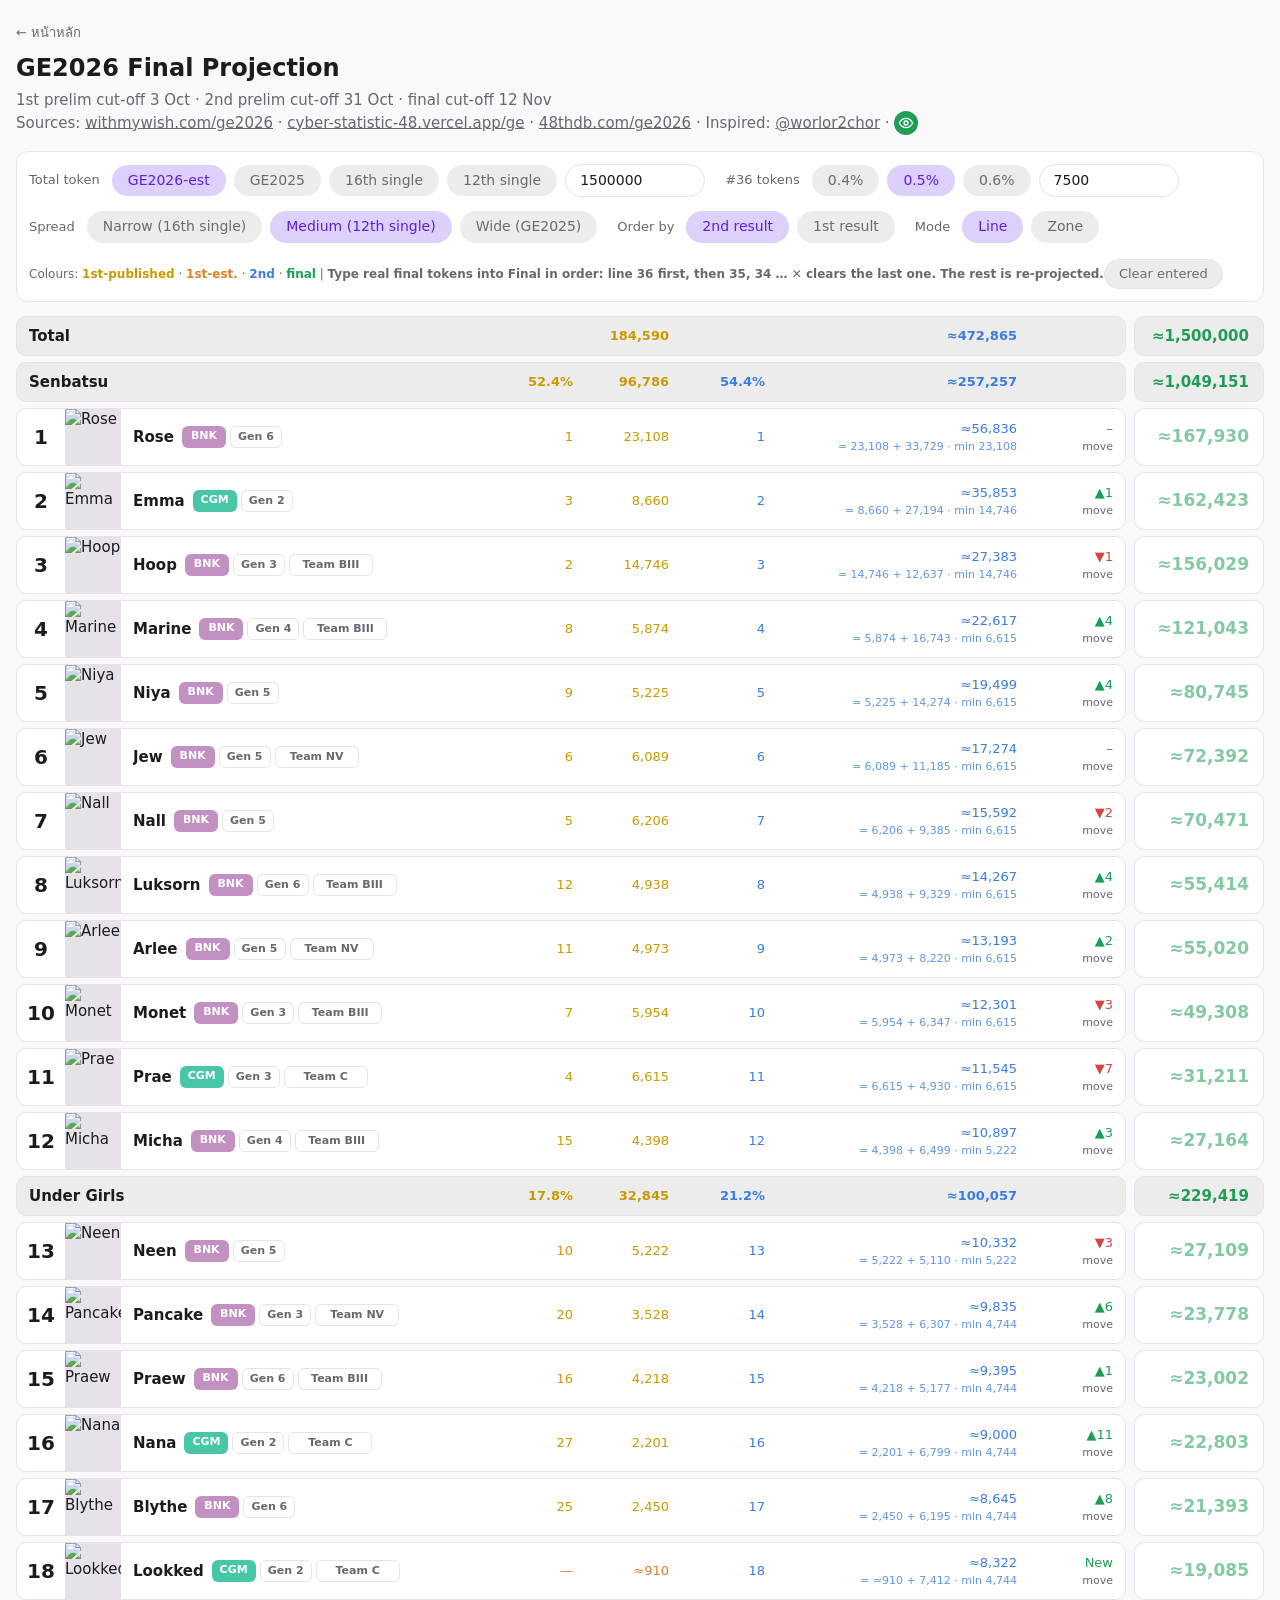
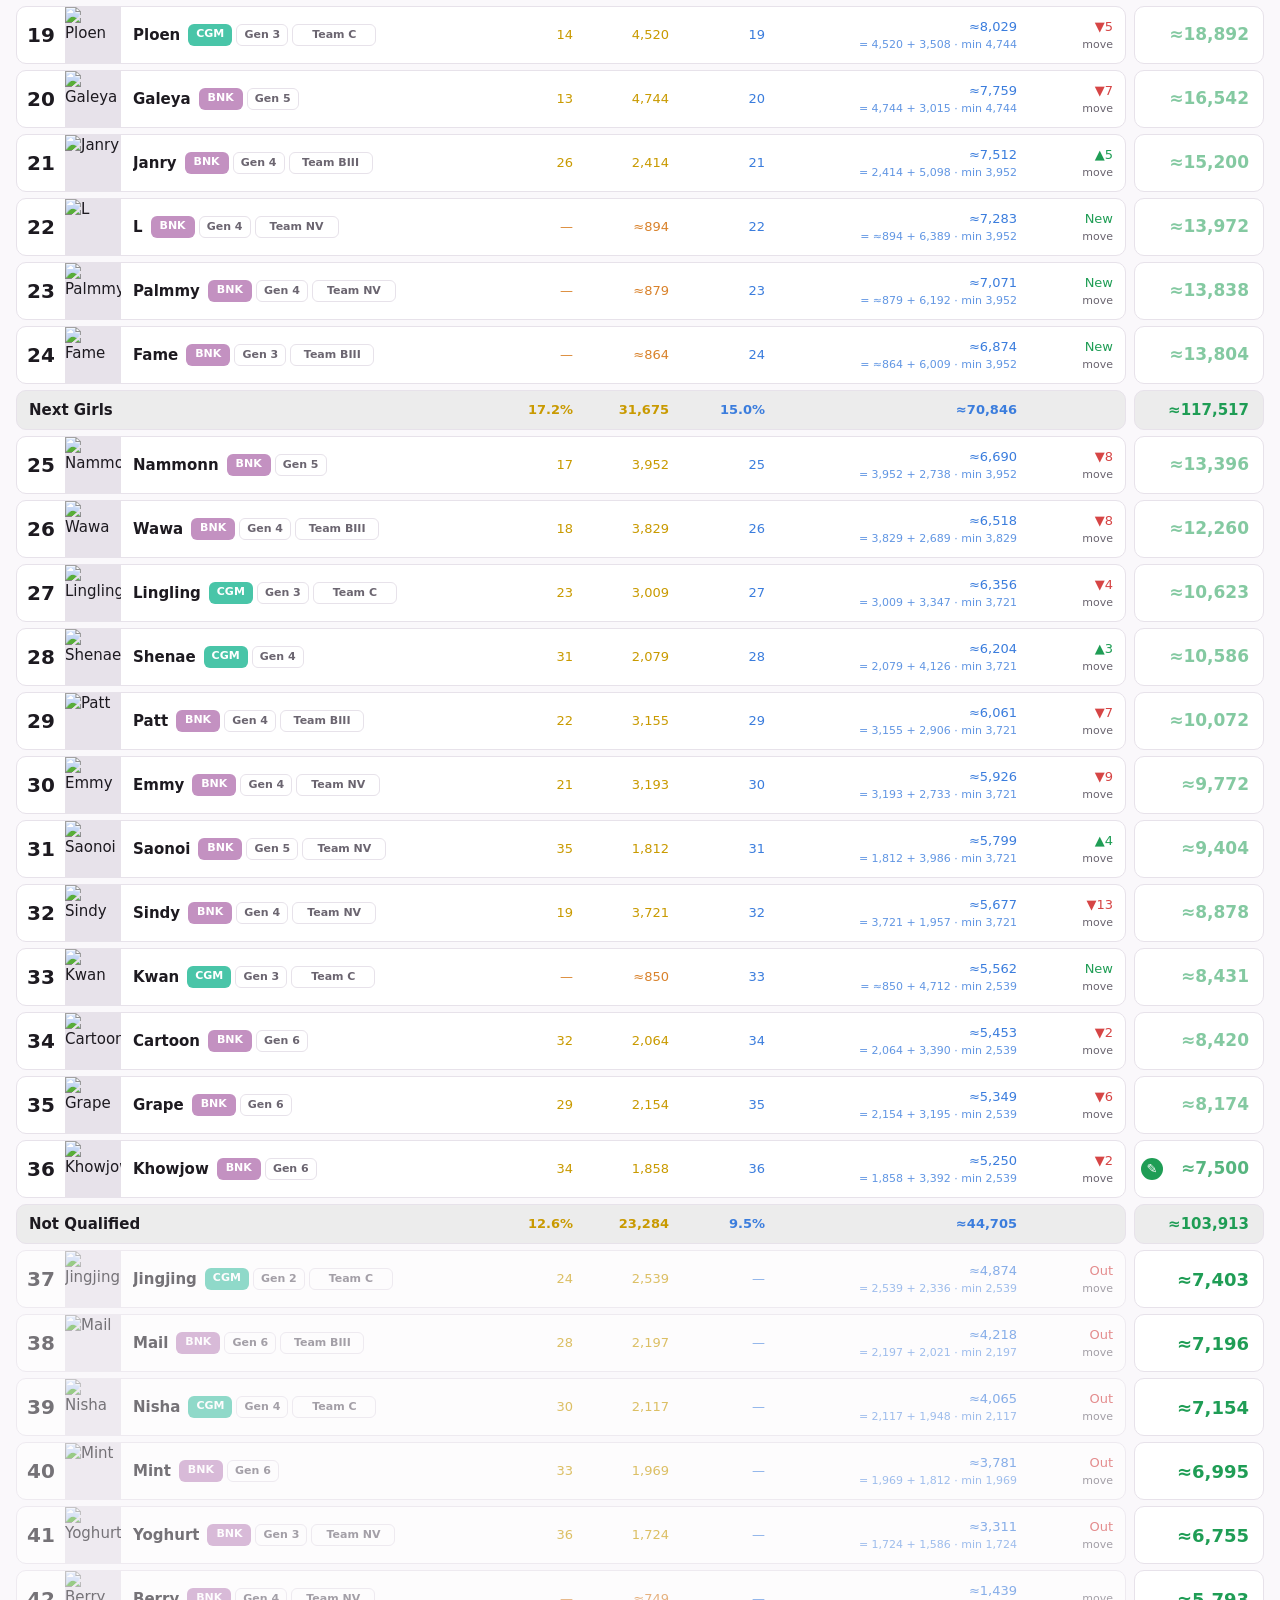
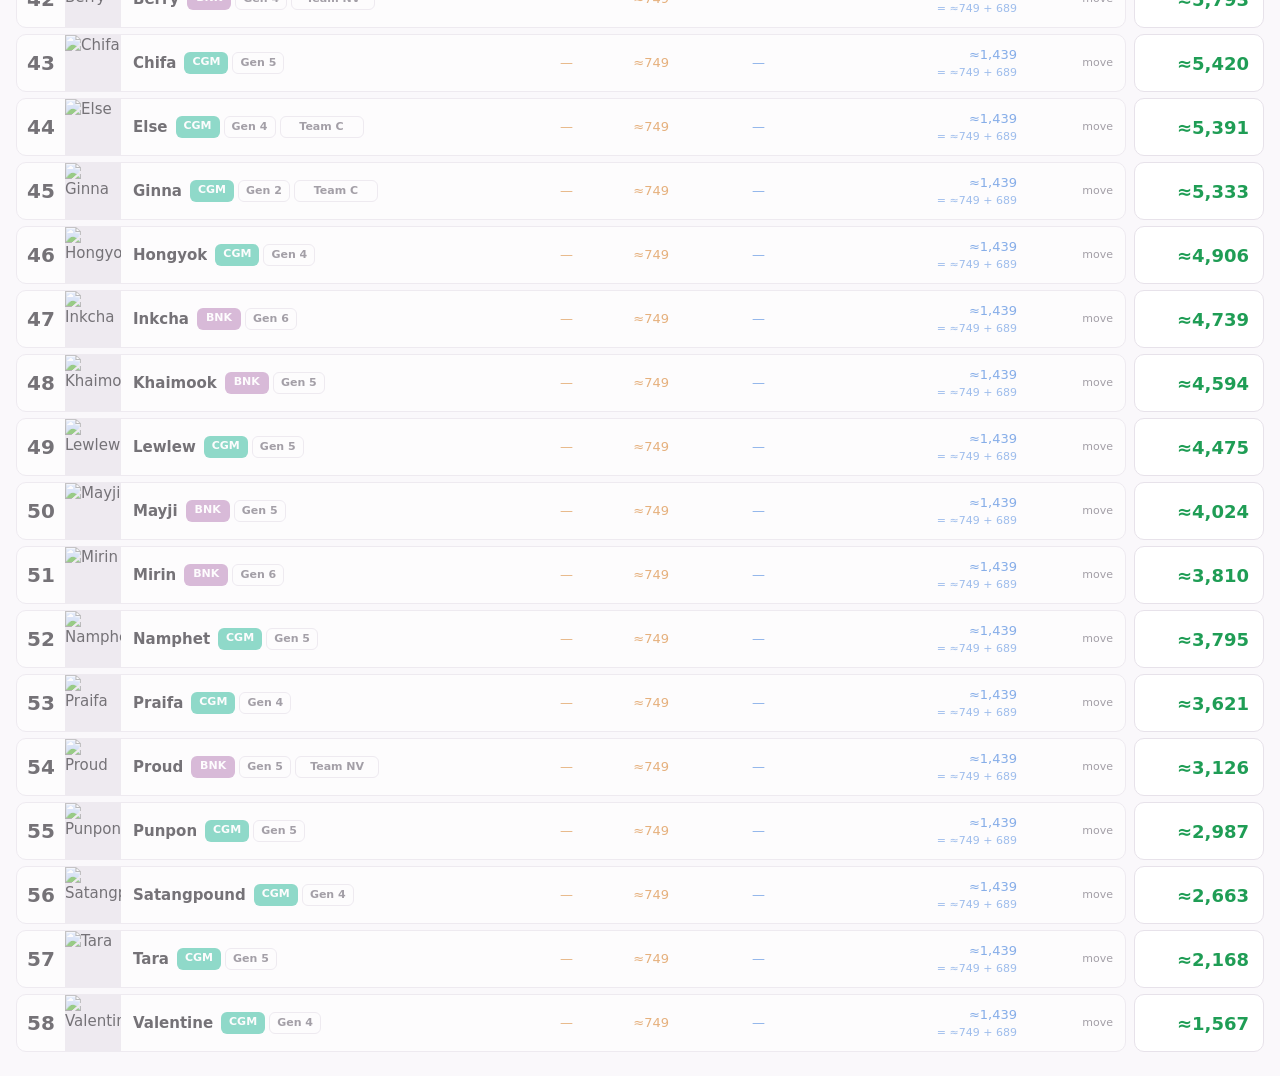
==== commit c2195b00: "Add Cloudflare Web Analytics Embed the official beacon snippet on the landing and GE2026 pages using" ====
--- a/public/ge2026/index.html
+++ b/public/ge2026/index.html
@@ -4,6 +4,19 @@
     <meta charset="utf-8" />
     <meta name="viewport" content="width=device-width,initial-scale=1" />
     <title>GE2026 Final Projection</title>
+    <meta name="description" content="สารบัญ48th · GE2026 Final Projection สำหรับโอชิ BNK48 / CGM48" />
+    <meta property="og:type" content="website" />
+    <meta property="og:locale" content="th_TH" />
+    <meta property="og:title" content="สารบัญ48th · GE2026 Final Projection" />
+    <meta property="og:description" content="เครื่องมือประมาณการผลเลือกตั้ง GE2026 สำหรับโอชิ BNK48 / CGM48" />
+    <meta property="og:url" content="https://sarabun48th.space/ge2026/" />
+    <meta property="og:image" content="https://sarabun48th.space/ge2026/og.png" />
+    <meta property="og:image:width" content="1200" />
+    <meta property="og:image:height" content="630" />
+    <meta name="twitter:card" content="summary_large_image" />
+    <meta name="twitter:title" content="สารบัญ48th · GE2026 Final Projection" />
+    <meta name="twitter:description" content="เครื่องมือประมาณการผลเลือกตั้ง GE2026 สำหรับโอชิ BNK48 / CGM48" />
+    <meta name="twitter:image" content="https://sarabun48th.space/ge2026/og.png" />
     <style>
       :root {
         --bg: #faf8fb;
@@ -1316,7 +1329,7 @@
               />0.5%</label
             >
             <label><input type="radio" name="fpr" value="0.006" />0.6%</label>
-            <input id="fn" type="number" min="0" step="100" value="5451" />
+            <input id="fn" type="number" min="0" step="100" value="7500" />
           </fieldset>
           <fieldset class="rg">
             <legend>Spread</legend>
@@ -1810,6 +1823,7 @@
         saveE();
         render();
       });
+      sync36();
       render();
     </script>
     <script>
@@ -1836,5 +1850,8 @@
         };
       })();
     </script>
+    <!-- Cloudflare Web Analytics -->
+    <script defer src="https://static.cloudflareinsights.com/beacon.min.js" data-cf-beacon='{"token": "1652b090f2434ea888c572dae8dbba6f"}'></script>
+    <!-- End Cloudflare Web Analytics -->
   </body>
 </html>
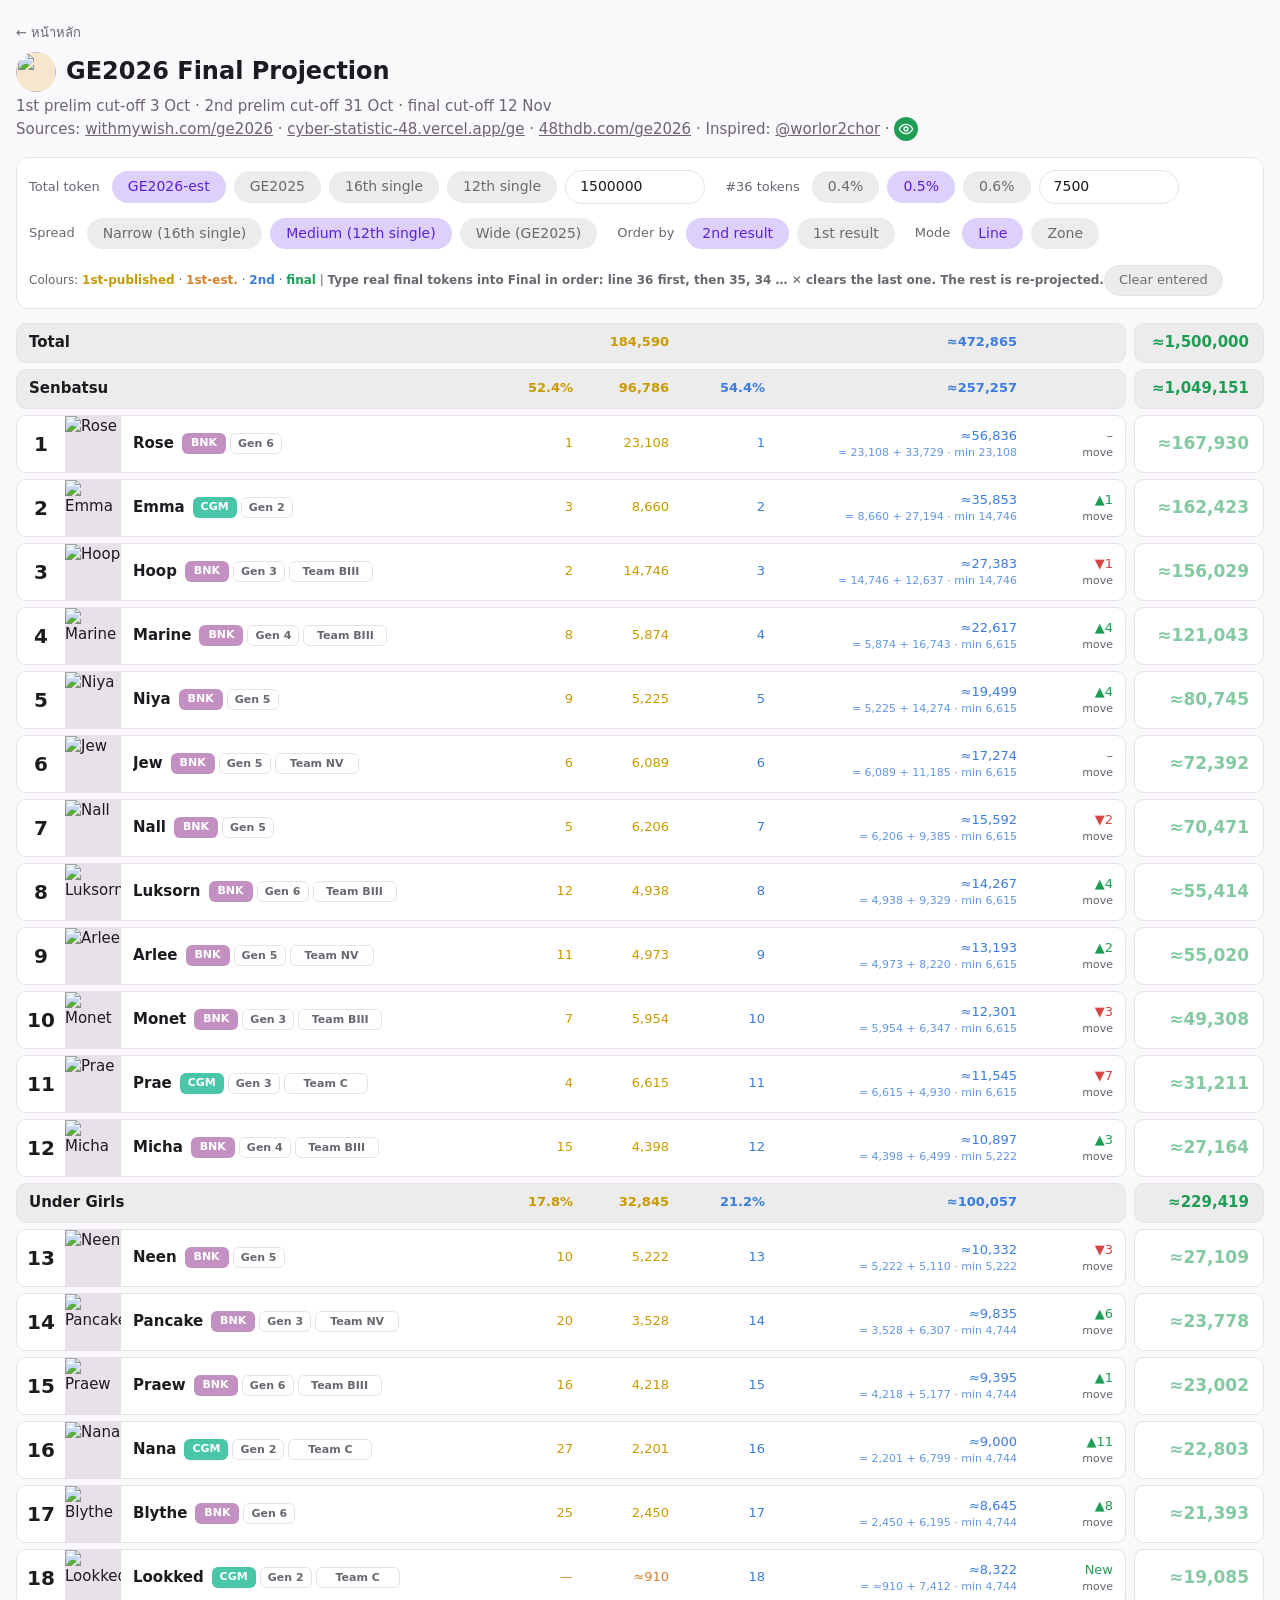
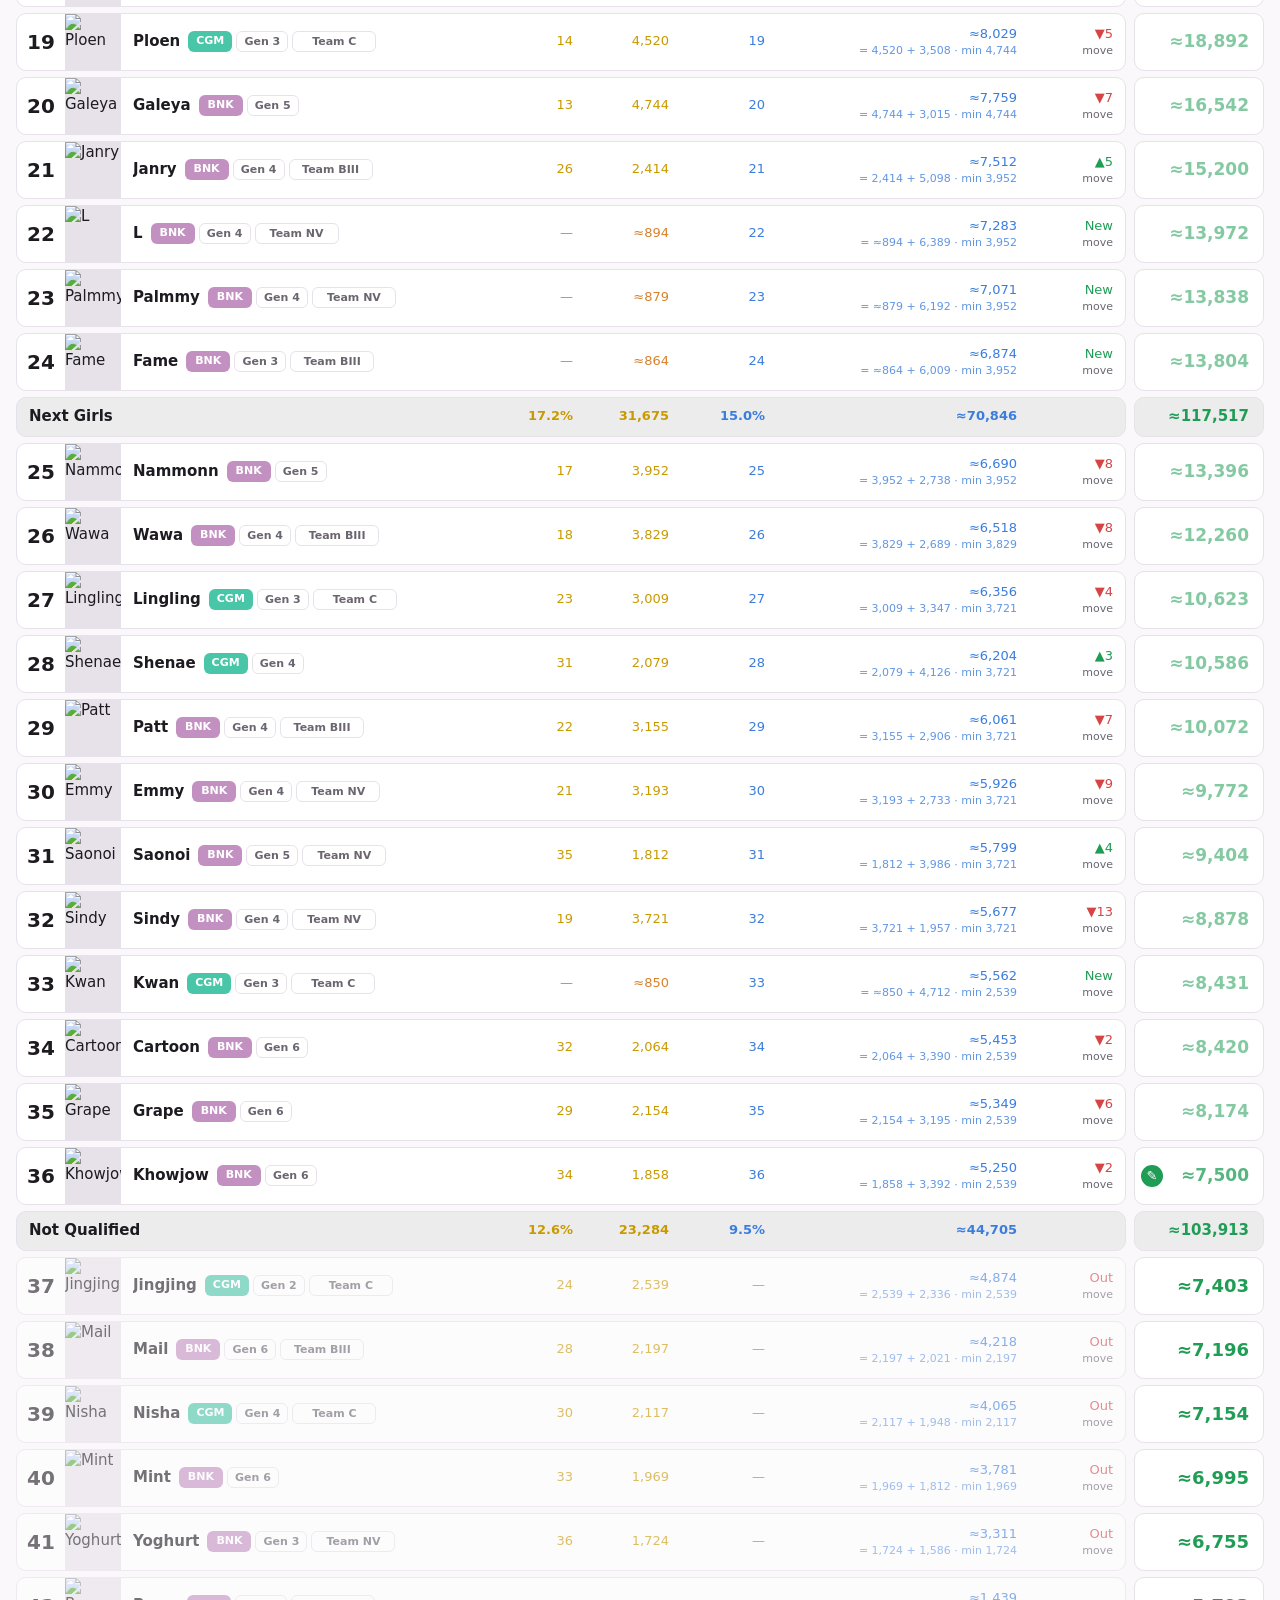
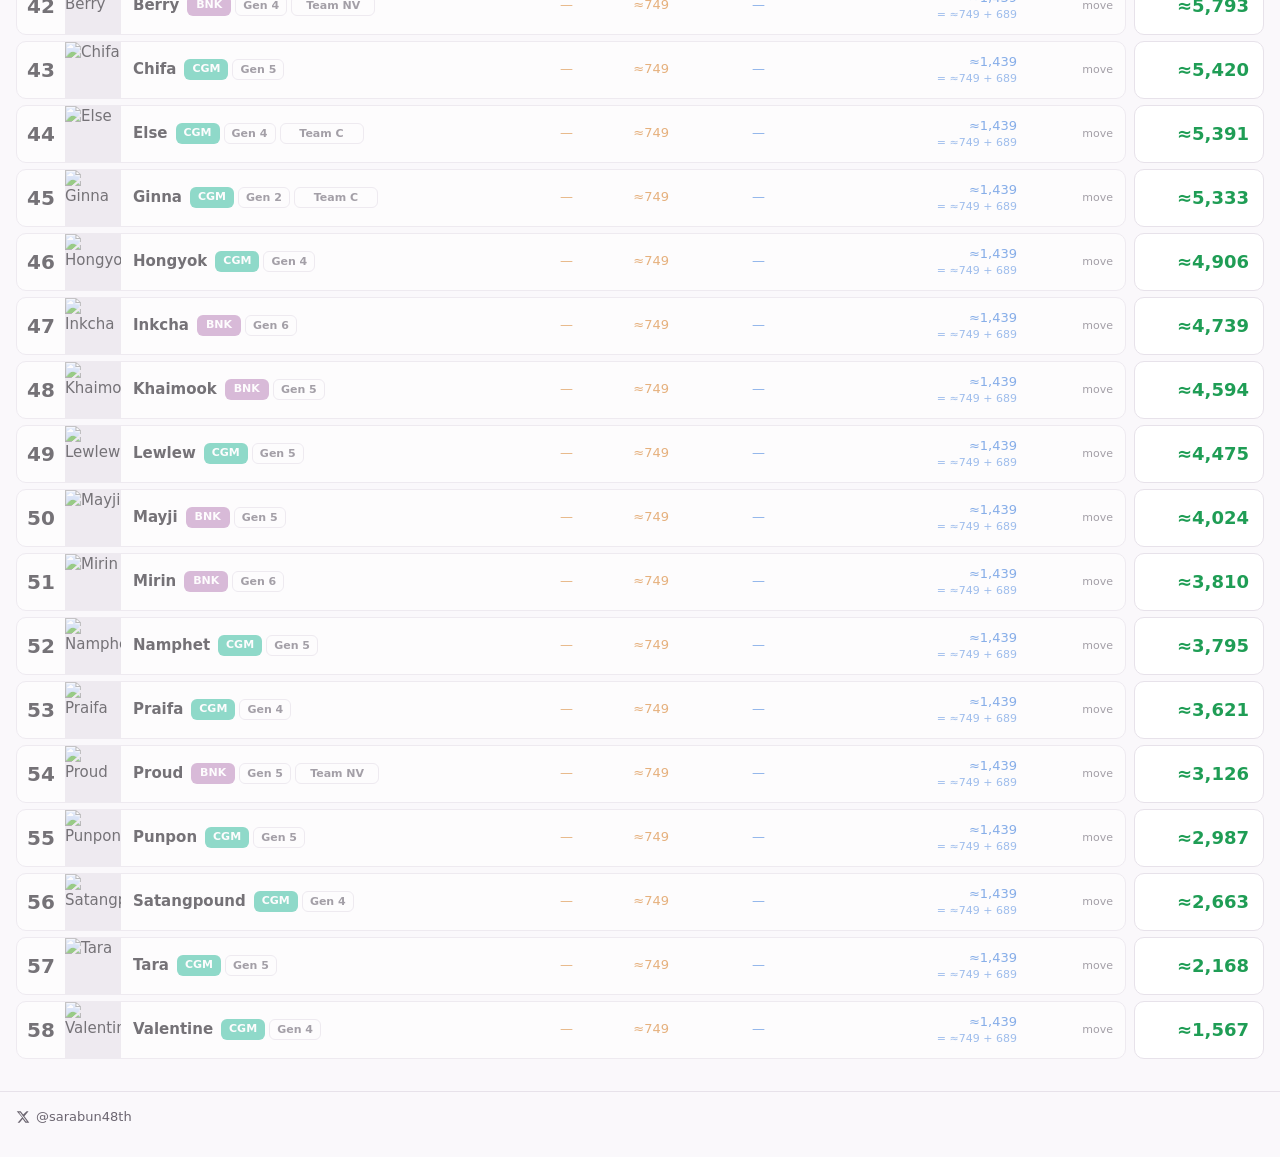
==== commit 04959d97: "Add brand logo, favicon and X link Use the new brand bun portrait as the favicon and as a small roun" ====
--- a/public/ge2026/index.html
+++ b/public/ge2026/index.html
@@ -17,6 +17,10 @@
     <meta name="twitter:title" content="สารบัญ48th · GE2026 Final Projection" />
     <meta name="twitter:description" content="เครื่องมือประมาณการผลเลือกตั้ง GE2026 สำหรับโอชิ BNK48 / CGM48" />
     <meta name="twitter:image" content="https://sarabun48th.space/ge2026/og.png" />
+    <link rel="icon" href="/favicon.ico" sizes="any" />
+    <link rel="icon" type="image/png" sizes="32x32" href="/favicon-32.png" />
+    <link rel="apple-touch-icon" sizes="180x180" href="/apple-touch-icon.png" />
+    <link rel="icon" type="image/webp" sizes="512x512" href="/icon-512.webp" />
     <style>
       :root {
         --bg: #faf8fb;
@@ -69,6 +73,40 @@
       h1 {
         margin: 0 0 4px;
         font-size: 24px;
+        display: flex;
+        align-items: center;
+        gap: 10px;
+      }
+      h1 .logo {
+        width: 40px;
+        height: 40px;
+        border-radius: 50%;
+        object-fit: cover;
+        flex: none;
+        background: #f7e5cd;
+      }
+      .site-foot {
+        max-width: 1500px;
+        margin: 8px auto 0;
+        padding: 16px 16px 28px;
+        border-top: 1px solid var(--line);
+        color: var(--mut);
+        font-size: 13px;
+      }
+      .site-foot a {
+        display: inline-flex;
+        align-items: center;
+        gap: 6px;
+        color: var(--mut);
+        text-decoration: none;
+      }
+      .site-foot a:hover {
+        color: var(--fg);
+      }
+      .site-foot svg {
+        width: 14px;
+        height: 14px;
+        flex: none;
       }
       .back {
         margin: 0 0 10px;
@@ -914,6 +952,13 @@
         h1 {
           font-size: 21px;
         }
+        h1 .logo {
+          width: 32px;
+          height: 32px;
+        }
+        .site-foot {
+          padding: 12px 10px 20px;
+        }
         p.sub {
           margin: 0 0 12px;
           font-size: 13px;
@@ -1131,6 +1176,13 @@
         h1 {
           font-size: 19px;
         }
+        h1 .logo {
+          width: 28px;
+          height: 28px;
+        }
+        .site-foot {
+          padding: 10px 8px 18px;
+        }
         p.sub {
           margin: 0 0 10px;
           font-size: 12px;
@@ -1239,7 +1291,7 @@
   <body>
     <main>
       <p class="back"><a href="/">← หน้าหลัก</a></p>
-      <h1>GE2026 Final Projection</h1>
+      <h1><img class="logo" src="/logo.webp" width="40" height="40" alt="" />GE2026 Final Projection</h1>
       <p class="sub">
         1st prelim cut-off 3 Oct · 2nd prelim cut-off 31 Oct · final cut-off 12
         Nov<br />
@@ -1392,6 +1444,26 @@
       </div>
       <div class="grid" id="g"></div>
     </main>
+    <footer class="site-foot">
+      <a
+        href="https://x.com/sarabun48th"
+        target="_blank"
+        rel="noopener"
+        aria-label="sarabun48th on X"
+        ><svg
+          viewBox="0 0 24 24"
+          width="14"
+          height="14"
+          fill="currentColor"
+          aria-hidden="true"
+        >
+          <path
+            d="M18.244 2.25h3.308l-7.227 8.26 8.502 11.24H16.17l-4.714-6.231-5.401 6.231H2.744l7.727-8.835L1.254 2.25H8.08l4.253 5.622L18.244 2.25zm-1.161 17.52h1.833L7.084 4.126H5.117L17.083 19.77z"
+          />
+        </svg>
+        @sarabun48th</a
+      >
+    </footer>
     <script src="members.js"></script>
     <script>
       const M = MEMBERS,
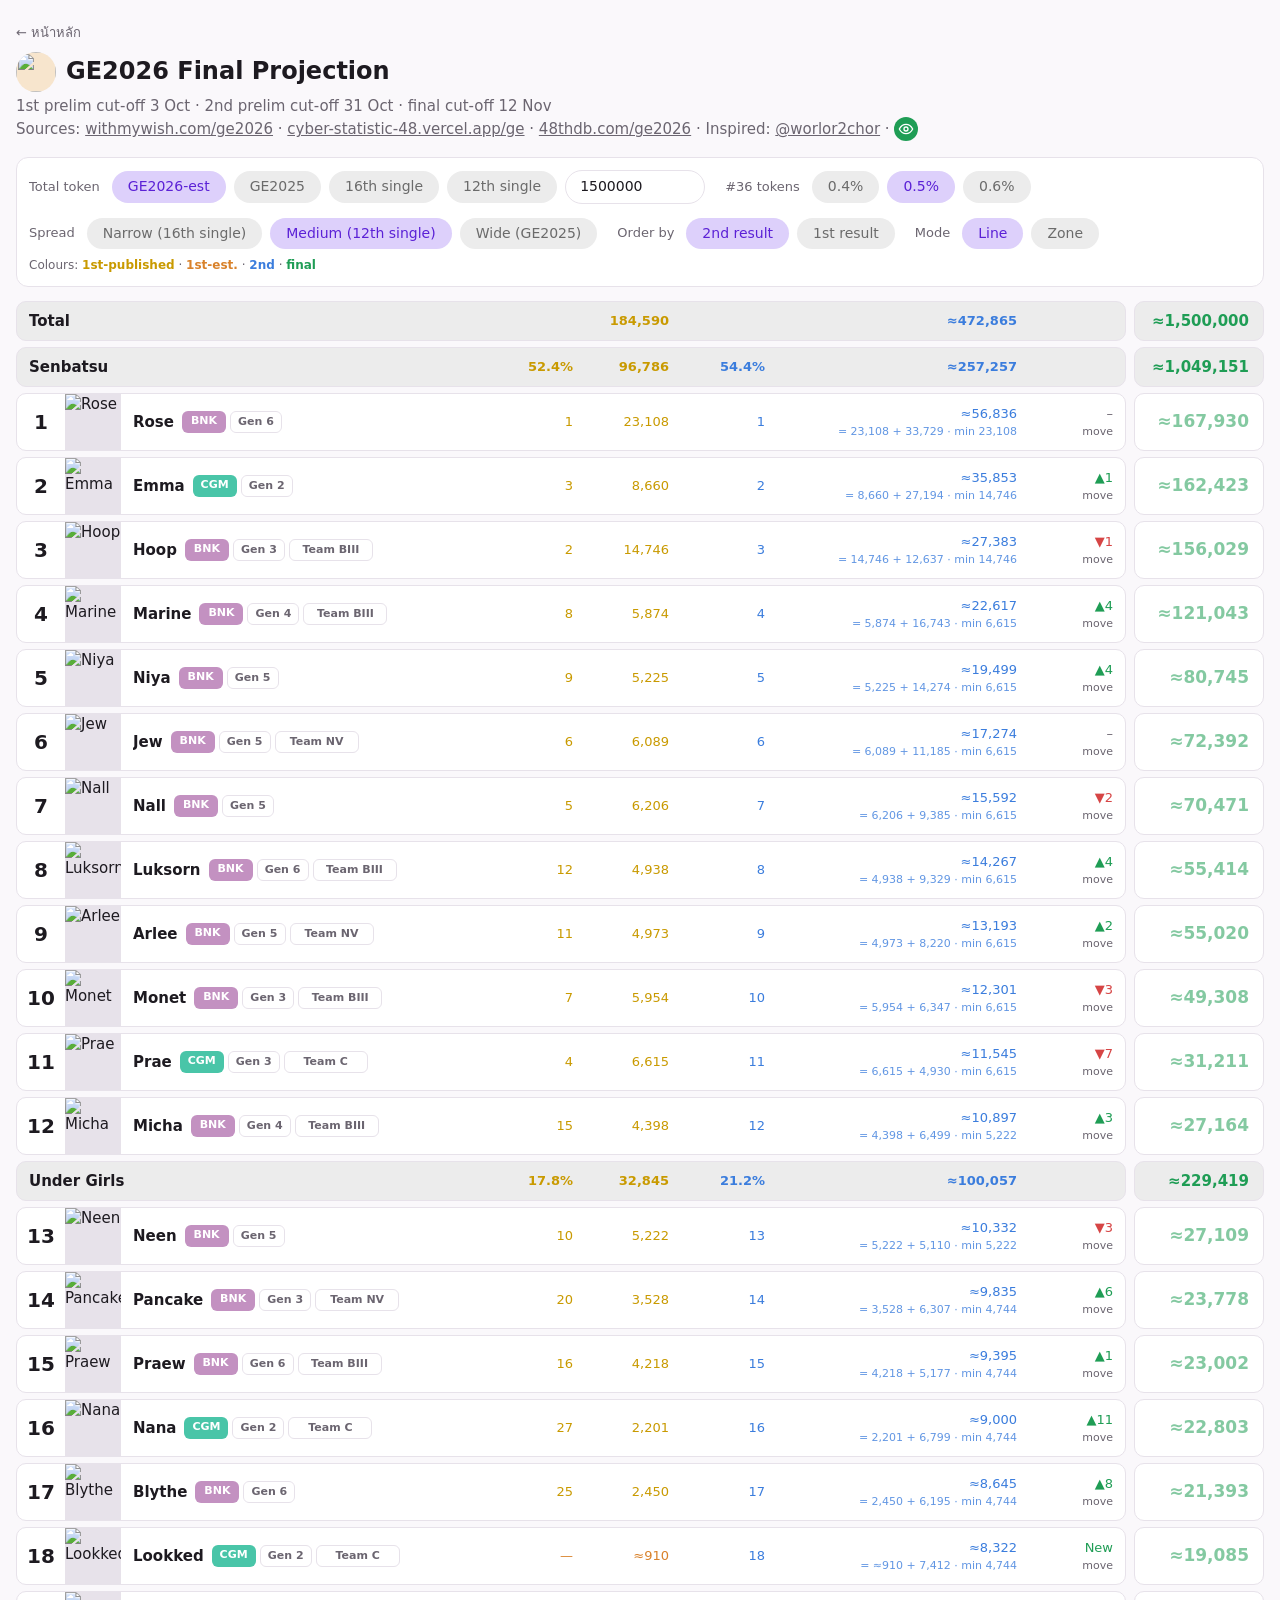
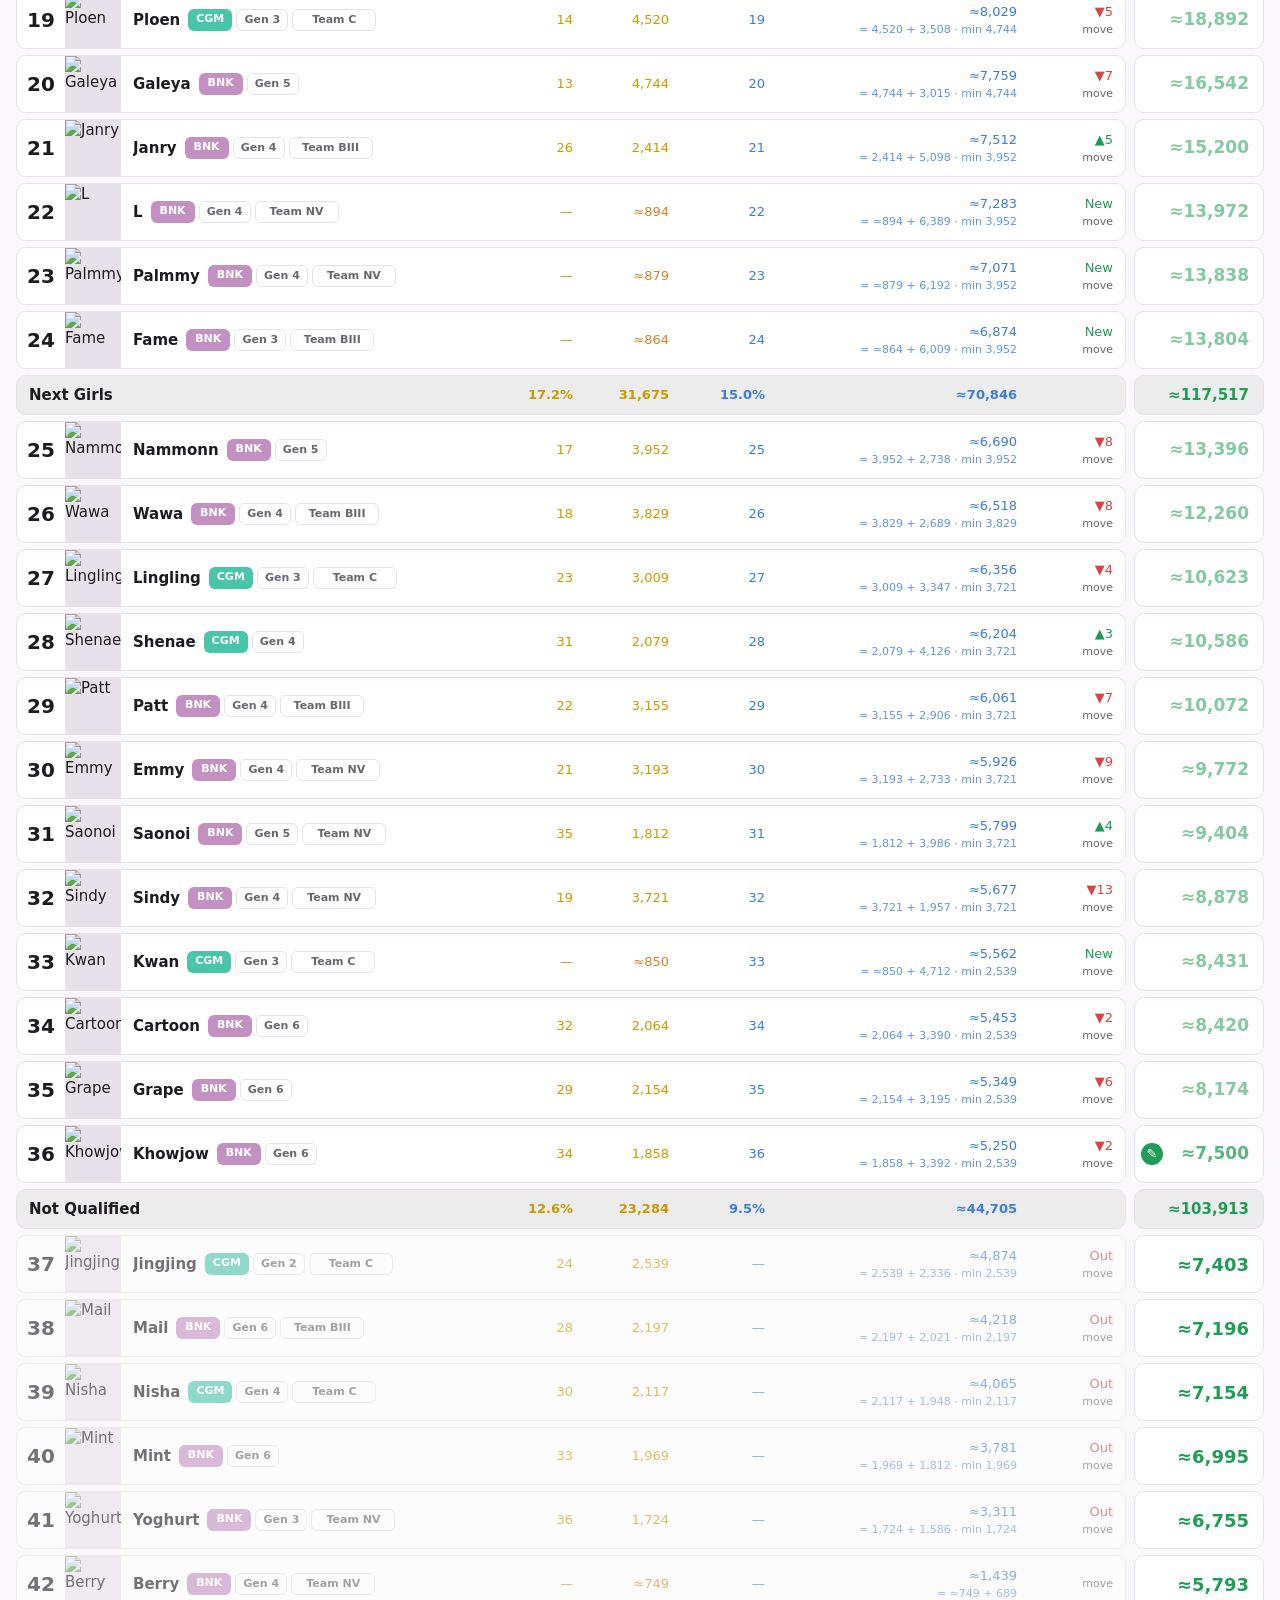
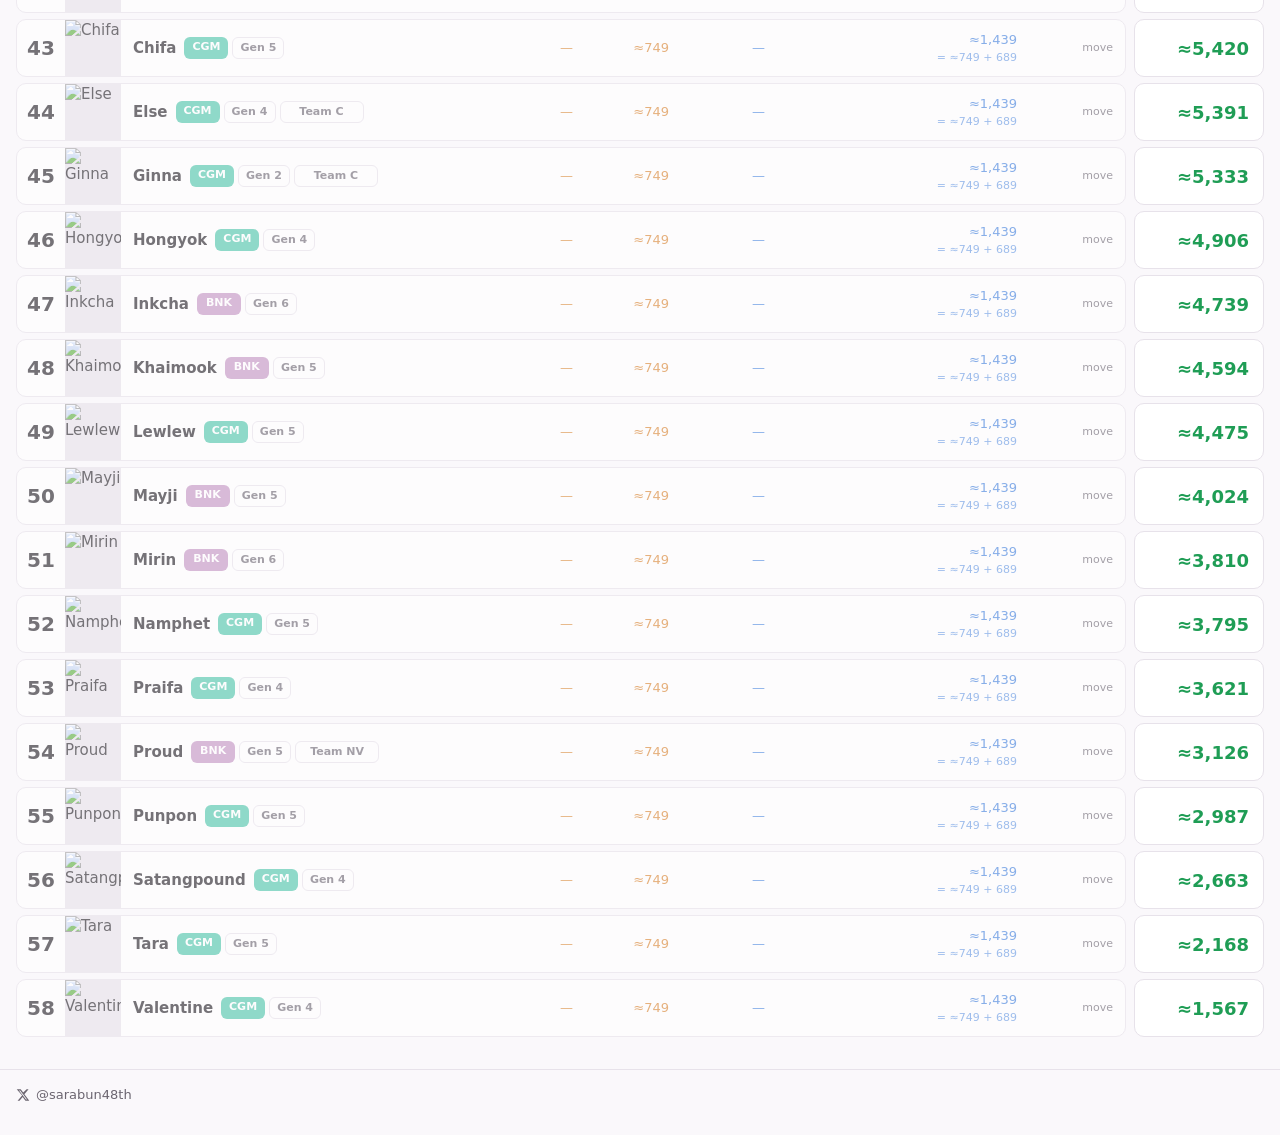
==== commit 052819aa: "GE2026: Remaining row, inline Clear, simplify #36 input Add a Remaining summary row (total minus ent" ====
--- a/public/ge2026/index.html
+++ b/public/ge2026/index.html
@@ -873,15 +873,20 @@
       .fv.ent {
         background: color-mix(in srgb, var(--c4) 14%, var(--card));
       }
-      #fclr {
+      .fclr-rem {
+        margin-left: auto;
+        flex: none;
         font: inherit;
-        font-size: 13px;
-        padding: 5px 14px;
+        font-size: 12px;
+        padding: 3px 10px;
         border-radius: 999px;
         border: 1px solid var(--line);
         background: var(--chip);
         color: var(--chipfg);
         cursor: pointer;
+      }
+      #fs:empty {
+        display: none;
       }
       .fv {
         position: relative;
@@ -930,11 +935,6 @@
         opacity: 0.45;
         cursor: not-allowed;
       }
-      .rg.locked input[type="number"] {
-        border-color: var(--c4);
-        color: var(--c4);
-        font-weight: 700;
-      }
       /* Small screens: shrink typography, spacing, cards and totals so the grid fits. Desktop unchanged. */
       @media (max-width: 600px) {
         html,
@@ -1155,9 +1155,9 @@
           line-height: 18px;
           left: 4px;
         }
-        #fclr {
-          font-size: 12px;
-          padding: 4px 10px;
+        .fclr-rem {
+          font-size: 11px;
+          padding: 2px 8px;
         }
         .sep {
           margin: 12px 0 4px;
@@ -1381,7 +1381,6 @@
               />0.5%</label
             >
             <label><input type="radio" name="fpr" value="0.006" />0.6%</label>
-            <input id="fn" type="number" min="0" step="100" value="7500" />
           </fieldset>
           <fieldset class="rg">
             <legend>Spread</legend>
@@ -1431,11 +1430,7 @@
           <span style="color: var(--c0)">1st-published</span> ·
           <span class="e1t">1st-est.</span> ·
           <span style="color: var(--c2)">2nd</span> ·
-          <span style="color: var(--c4)">final</span> |
-          <span class="note"
-            >Type real final tokens into Final in order: line 36 first, then 35,
-            34 … ✕ clears the last one. The rest is re-projected.</span
-          ><button id="fclr" type="button">Clear entered</button>
+          <span style="color: var(--c4)">final</span>
         </p>
       </div>
       <div class="hd" id="hd">
@@ -1625,9 +1620,14 @@
       ];
       let V = [];
       const zone = (r) => ZONES.find((z) => r >= z[1] && r <= z[2])[0];
+      function v36Value() {
+        if (E[36] != null) return E[36];
+        const r = document.querySelector('input[name="fpr"]:checked');
+        return Math.round((+$("ft").value || 0) * (r ? +r.value : 0.005));
+      }
       function finals() {
         const T = +$("ft").value || 0,
-          v36 = +$("fn").value || 0,
+          v36 = v36Value(),
           sh = SHAPE[document.querySelector('input[name="fi"]:checked').value];
         V = [0];
         const v36s = v36;
@@ -1683,18 +1683,12 @@
             hit.forEach((r) => (fixed += cap[r]));
             free = free.filter((r) => !hit.includes(r));
           }
-          finNote =
-            `Entered ${ent.length} line${ent.length > 1 ? "s" : ""} = ${fmt0(kn)} · lines 37–58 ≈ ${fmt0(tl)} · remaining ${fmt0(rem)} projected over ${U.length} line${U.length == 1 ? "" : "s"} not entered (avg ${fmt0(U.length ? rem / U.length : 0)})` +
-            (rem < 0 ? " ⚠ entered lines already exceed Total token" : "");
-        } else finNote = "";
-        const top = V.slice(1, 37).reduce((s, v) => s + v, 0),
-          all = top + tail,
-          pct = (v) => ((v / all) * 100).toFixed(1) + "%";
+          remVal = rem;
+        } else remVal = null;
         $("fs").textContent =
-          finNote ||
-          (T && k <= 0
+          T && k <= 0
             ? ` ⚠ Total token ${fmt0(T)} is too small for #36 = ${fmt0(v36)} — lower #36`
-            : "");
+            : "";
       }
       function row(x, rank, key) {
         const other = key == "r2" ? "r1" : "r2";
@@ -1735,7 +1729,7 @@
       }
       // real final tokens typed per line (kept in this browser)
       let E = {},
-        finNote = "";
+        remVal = null;
       try {
         E = JSON.parse(localStorage.getItem("ge2026-finals") || "{}");
       } catch (e) {}
@@ -1759,13 +1753,10 @@
       // when line 36 is entered, it becomes the #36 tokens setting (locked until line 36 is cleared)
       function lock36() {
         const on = E[36] != null;
-        if (on) $("fn").value = E[36];
-        $("fn").readOnly = on;
-        document.querySelectorAll('input[name="fpr"]').forEach((el) => {
-          el.disabled = on;
-          if (on) el.checked = false;
-        });
-        $("fn").closest("fieldset").classList.toggle("locked", on);
+        const chips = document.querySelectorAll('input[name="fpr"]');
+        chips.forEach((el) => (el.disabled = on));
+        const fs36 = chips[0] && chips[0].closest("fieldset");
+        if (fs36) fs36.classList.toggle("locked", on);
       }
       function render() {
         lock36();
@@ -1787,7 +1778,9 @@
           )
           .map((x, i) => [x, 37 + i]);
         const lines = ranked.concat(rest),
-          rowOf = (r) => r + gIdx(r) + 2, // row 1 = Total, then one group-header row before each group
+          showRem = remVal != null,
+          remShift = showRem ? 1 : 0,
+          rowOf = (r) => r + gIdx(r) + 2 + remShift, // row 1 = Total, optional Remaining, then one group-header row before each group
           allF = V.slice(1, 59).reduce((s, v) => s + v, 0);
         const pc = (v, t) => ((v / t) * 100).toFixed(1) + "%",
           tot1 = lines.reduce((s, [x]) => s + (x.v1 || x.ev1 || 0), 0),
@@ -1795,17 +1788,20 @@
           ghRow = (n, s1, s2, sf, style) => {
             const tot = n === "Total";
             return `<div class="ln gh"${style ? ` style="${style}"` : ""}><div class="c"><div class="b"><div class="id"><div class="n">${n}</div><div class="tags"></div></div><div class="nums"><div class="col r1c${tot ? "" : " p1"}">${tot ? "" : pc(s1, T1)}</div><div class="col v1 p1">${fmt0(s1)}</div><div class="col r2c"${tot ? "" : ' style="color:var(--c2)"'}>${tot ? "" : pc(s2, T2)}</div><div class="col est e2">≈${fmt0(s2)}</div><div class="col mvc"></div></div></div></div><div class="fv"><b>≈${fmt0(sf)}</b></div></div>`;
-          };
+          },
+          remRow = (style) =>
+            `<div class="ln gh"${style ? ` style="${style}"` : ""}><div class="c"><div class="b"><div class="id"><div class="n">Remaining</div></div><button type="button" class="fclr-rem">Clear entered</button></div></div><div class="fv"><b>≈${fmt0(remVal)}</b></div></div>`;
         let h;
         if (mode == "zone") {
           h =
             ghRow("Total", tot1, tot2, allF, "grid-column:1 / -1;grid-row:1") +
+            (showRem ? remRow("grid-column:1 / -1;grid-row:2") : "") +
             GROUPS.map(([n, a, b], i) => {
               const L = lines.filter(([, r]) => r >= a && r <= b),
                 s1 = L.reduce((s, [x]) => s + (x.v1 || x.ev1 || 0), 0),
                 s2 = L.reduce((s, [x]) => s + (x.e2 || x.e2t || 0), 0),
                 sf = V.slice(a, b + 1).reduce((s, v) => s + v, 0);
-              return ghRow(n, s1, s2, sf, `grid-column:1 / -1;grid-row:${a + i + 1}`);
+              return ghRow(n, s1, s2, sf, `grid-column:1 / -1;grid-row:${a + i + 1 + remShift}`);
             }).join("") +
             lines
               .map(
@@ -1820,6 +1816,7 @@
             `<div class="ln">${row(x, r, k)}${fvCell(r)}</div>`;
           h =
             ghRow("Total", tot1, tot2, allF) +
+            (showRem ? remRow() : "") +
             GROUPS.map(([n, a, b]) => {
               const L = lines.filter(([, r]) => r >= a && r <= b),
                 s1 = L.reduce((s, [x]) => s + (x.v1 || x.ev1 || 0), 0),
@@ -1831,35 +1828,21 @@
         }
         $("g").innerHTML = h;
       }
-      // radio sets the number box; typing a number clears that group's radios
       // #36 % radio = % of the total, so #36 follows the total while a % is selected
-      const radios = (n) => document.querySelectorAll(`input[name="${n}"]`),
-        sync36 = () => {
-          const r = document.querySelector('input[name="fpr"]:checked');
-          if (r) $("fn").value = Math.round((+$("ft").value || 0) * r.value);
-        };
+      const radios = (n) => document.querySelectorAll(`input[name="${n}"]`);
       radios("ftr").forEach((el) =>
         el.addEventListener("change", () => {
           $("ft").value = el.value;
-          sync36();
           render();
         }),
       );
       $("ft").addEventListener("input", () => {
         radios("ftr").forEach((el) => (el.checked = false));
-        sync36();
         render();
       });
       radios("fpr").forEach((el) =>
-        el.addEventListener("change", () => {
-          sync36();
-          render();
-        }),
+        el.addEventListener("change", render),
       );
-      $("fn").addEventListener("input", () => {
-        radios("fpr").forEach((el) => (el.checked = false));
-        render();
-      });
       document
         .querySelectorAll('input[name="fi"]')
         .forEach((el) => el.addEventListener("change", render));
@@ -1881,7 +1864,16 @@
           n.setSelectionRange(n.value.length, n.value.length);
         }
       });
+      const clearEntered = () => {
+        E = {};
+        saveE();
+        render();
+      };
       $("g").addEventListener("click", (ev) => {
+        if (ev.target.closest(".fclr-rem")) {
+          clearEntered();
+          return;
+        }
         const b = ev.target.closest(".fdel");
         if (!b) return;
         delete E[+b.dataset.r];
@@ -1890,12 +1882,6 @@
         const n = document.querySelector(`.fin[data-r="${b.dataset.r}"]`);
         if (n) n.focus();
       });
-      $("fclr").addEventListener("click", () => {
-        E = {};
-        saveE();
-        render();
-      });
-      sync36();
       render();
     </script>
     <script>
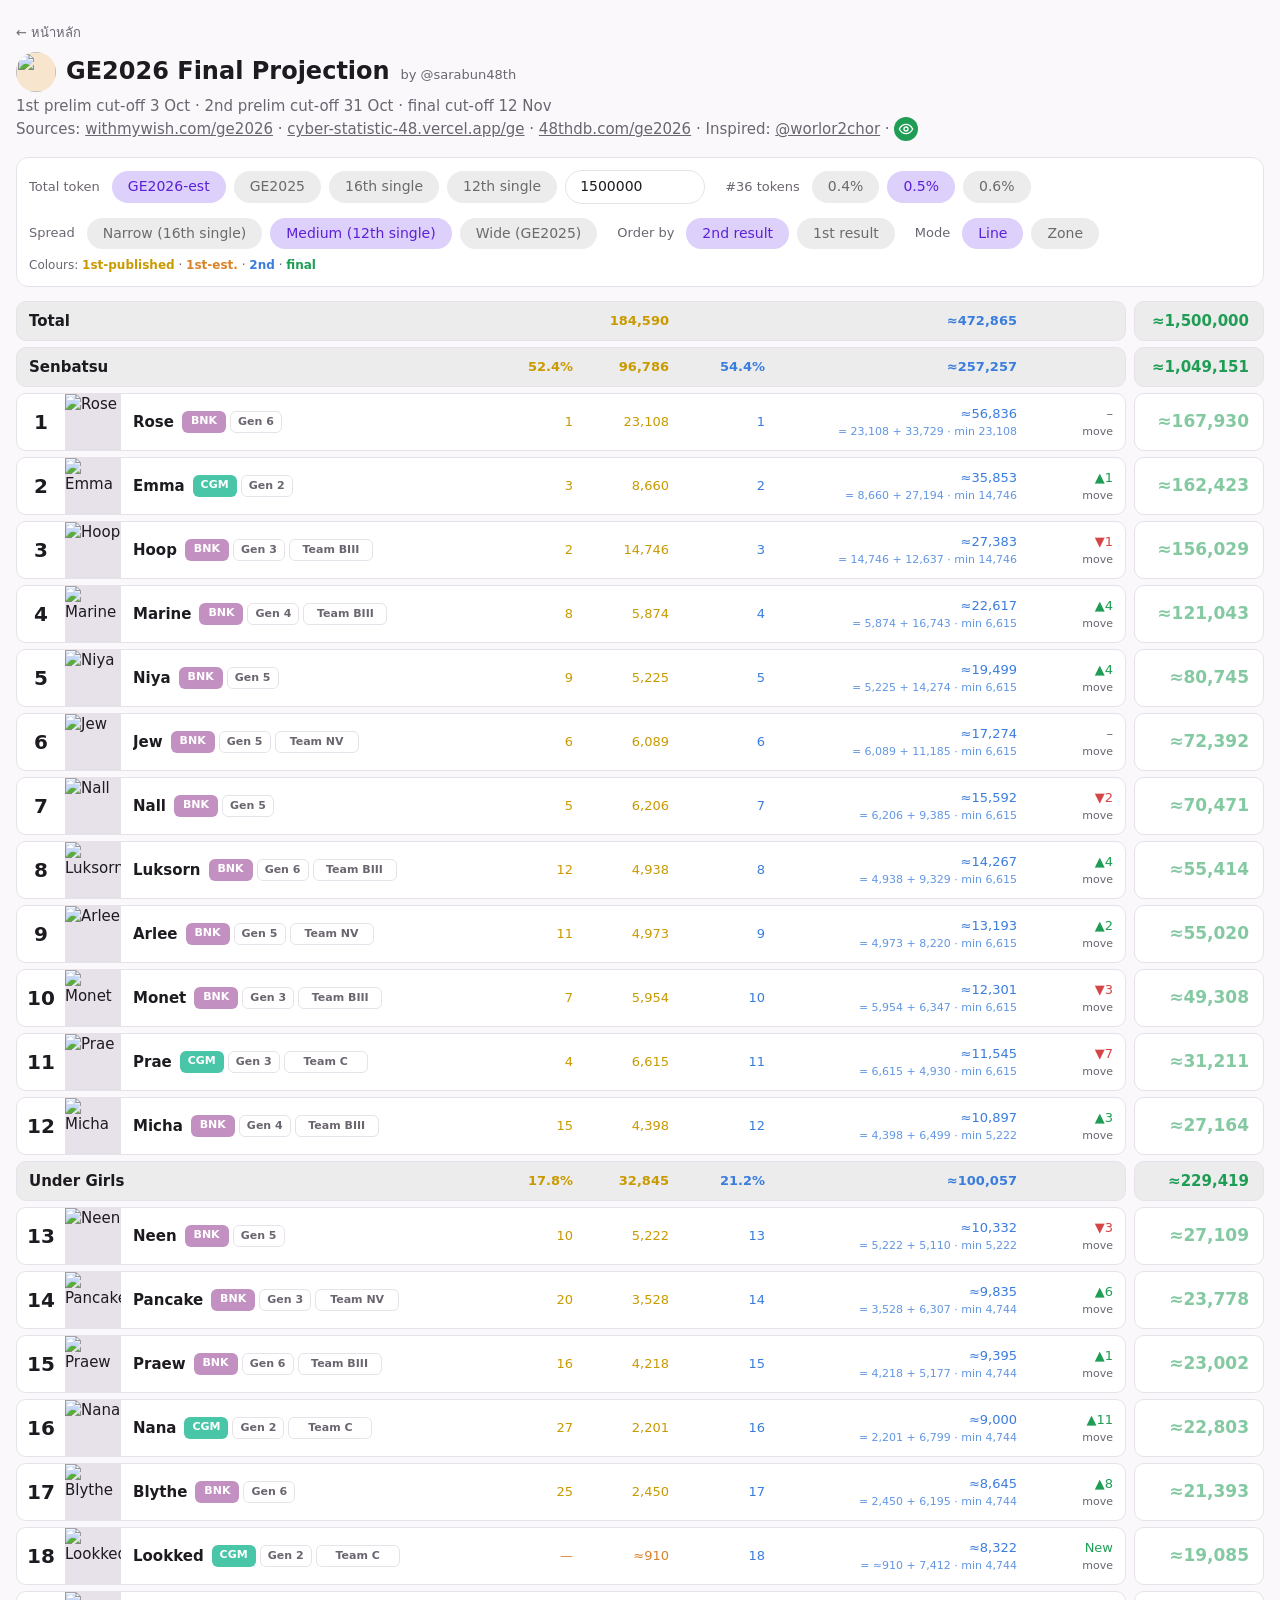
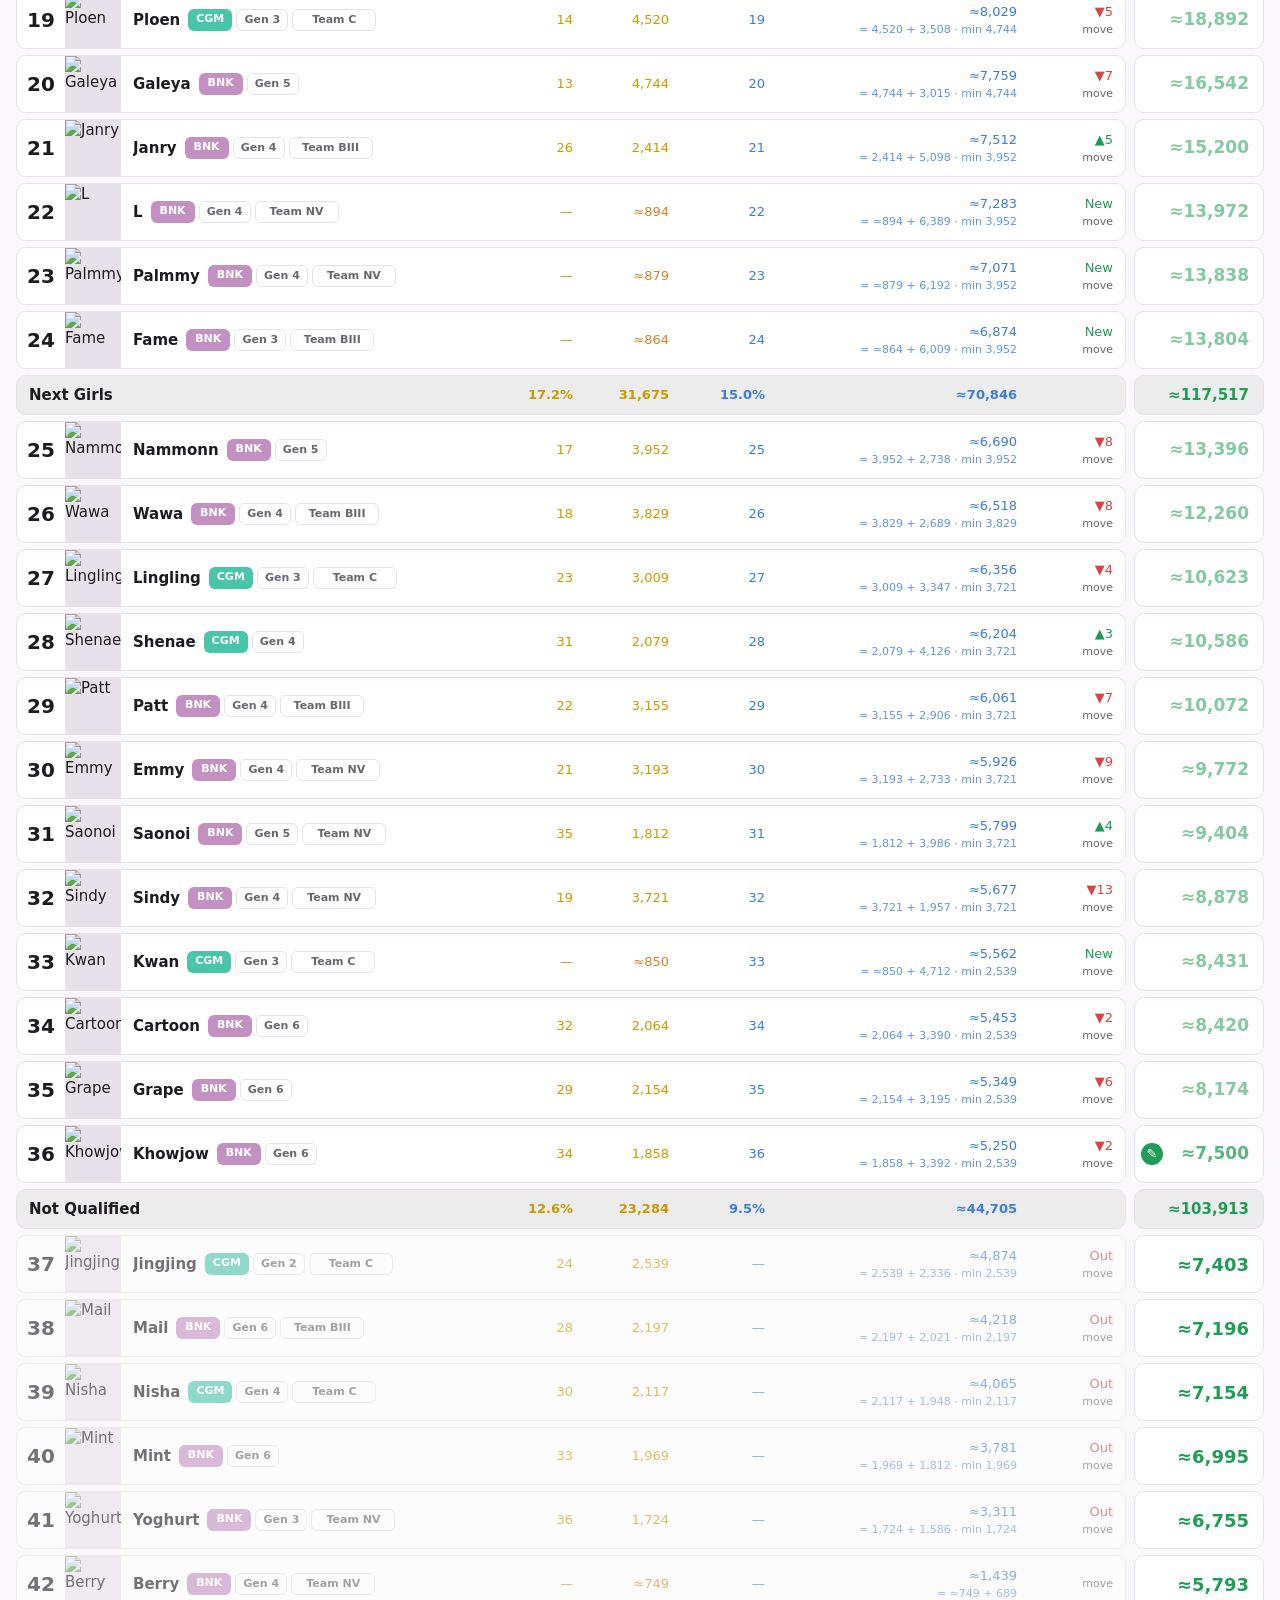
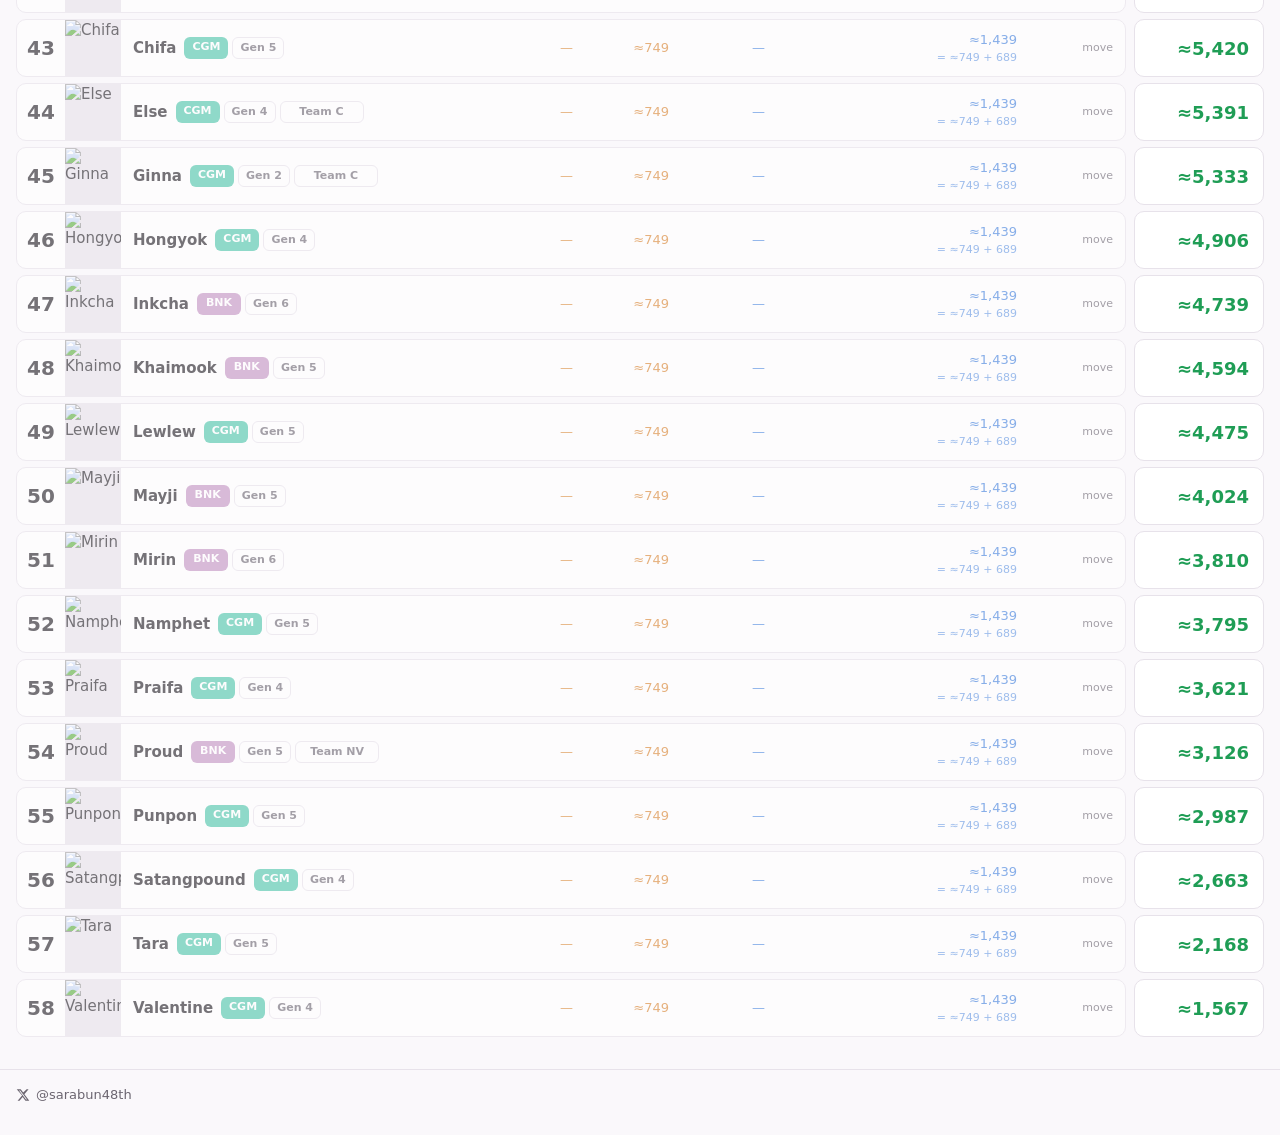
==== commit 736ad50d: "GE2026: add by @sarabun48th byline Show a smaller muted byline next to the GE2026 heading that links" ====
--- a/public/ge2026/index.html
+++ b/public/ge2026/index.html
@@ -74,6 +74,7 @@
         margin: 0 0 4px;
         font-size: 24px;
         display: flex;
+        flex-wrap: wrap;
         align-items: center;
         gap: 10px;
       }
@@ -84,6 +85,25 @@
         object-fit: cover;
         flex: none;
         background: #f7e5cd;
+      }
+      h1 .hline {
+        display: inline-flex;
+        flex-wrap: wrap;
+        align-items: baseline;
+        gap: 0 0.45em;
+        min-width: 0;
+      }
+      .byline {
+        font-size: 13px;
+        font-weight: 400;
+        line-height: 1.2;
+        color: var(--mut);
+        text-decoration: none;
+        white-space: nowrap;
+      }
+      .byline:hover,
+      .byline:focus-visible {
+        color: var(--bnk);
       }
       .site-foot {
         max-width: 1500px;
@@ -956,6 +976,9 @@
           width: 32px;
           height: 32px;
         }
+        .byline {
+          font-size: 12px;
+        }
         .site-foot {
           padding: 12px 10px 20px;
         }
@@ -1180,6 +1203,9 @@
           width: 28px;
           height: 28px;
         }
+        .byline {
+          font-size: 11px;
+        }
         .site-foot {
           padding: 10px 8px 18px;
         }
@@ -1291,7 +1317,7 @@
   <body>
     <main>
       <p class="back"><a href="/">← หน้าหลัก</a></p>
-      <h1><img class="logo" src="/logo.webp" width="40" height="40" alt="" />GE2026 Final Projection</h1>
+      <h1><img class="logo" src="/logo.webp" width="40" height="40" alt="" /><span class="hline">GE2026 Final Projection<a class="byline" href="https://x.com/sarabun48th" target="_blank" rel="noopener" aria-label="by @sarabun48th on X">by @sarabun48th</a></span></h1>
       <p class="sub">
         1st prelim cut-off 3 Oct · 2nd prelim cut-off 31 Oct · final cut-off 12
         Nov<br />
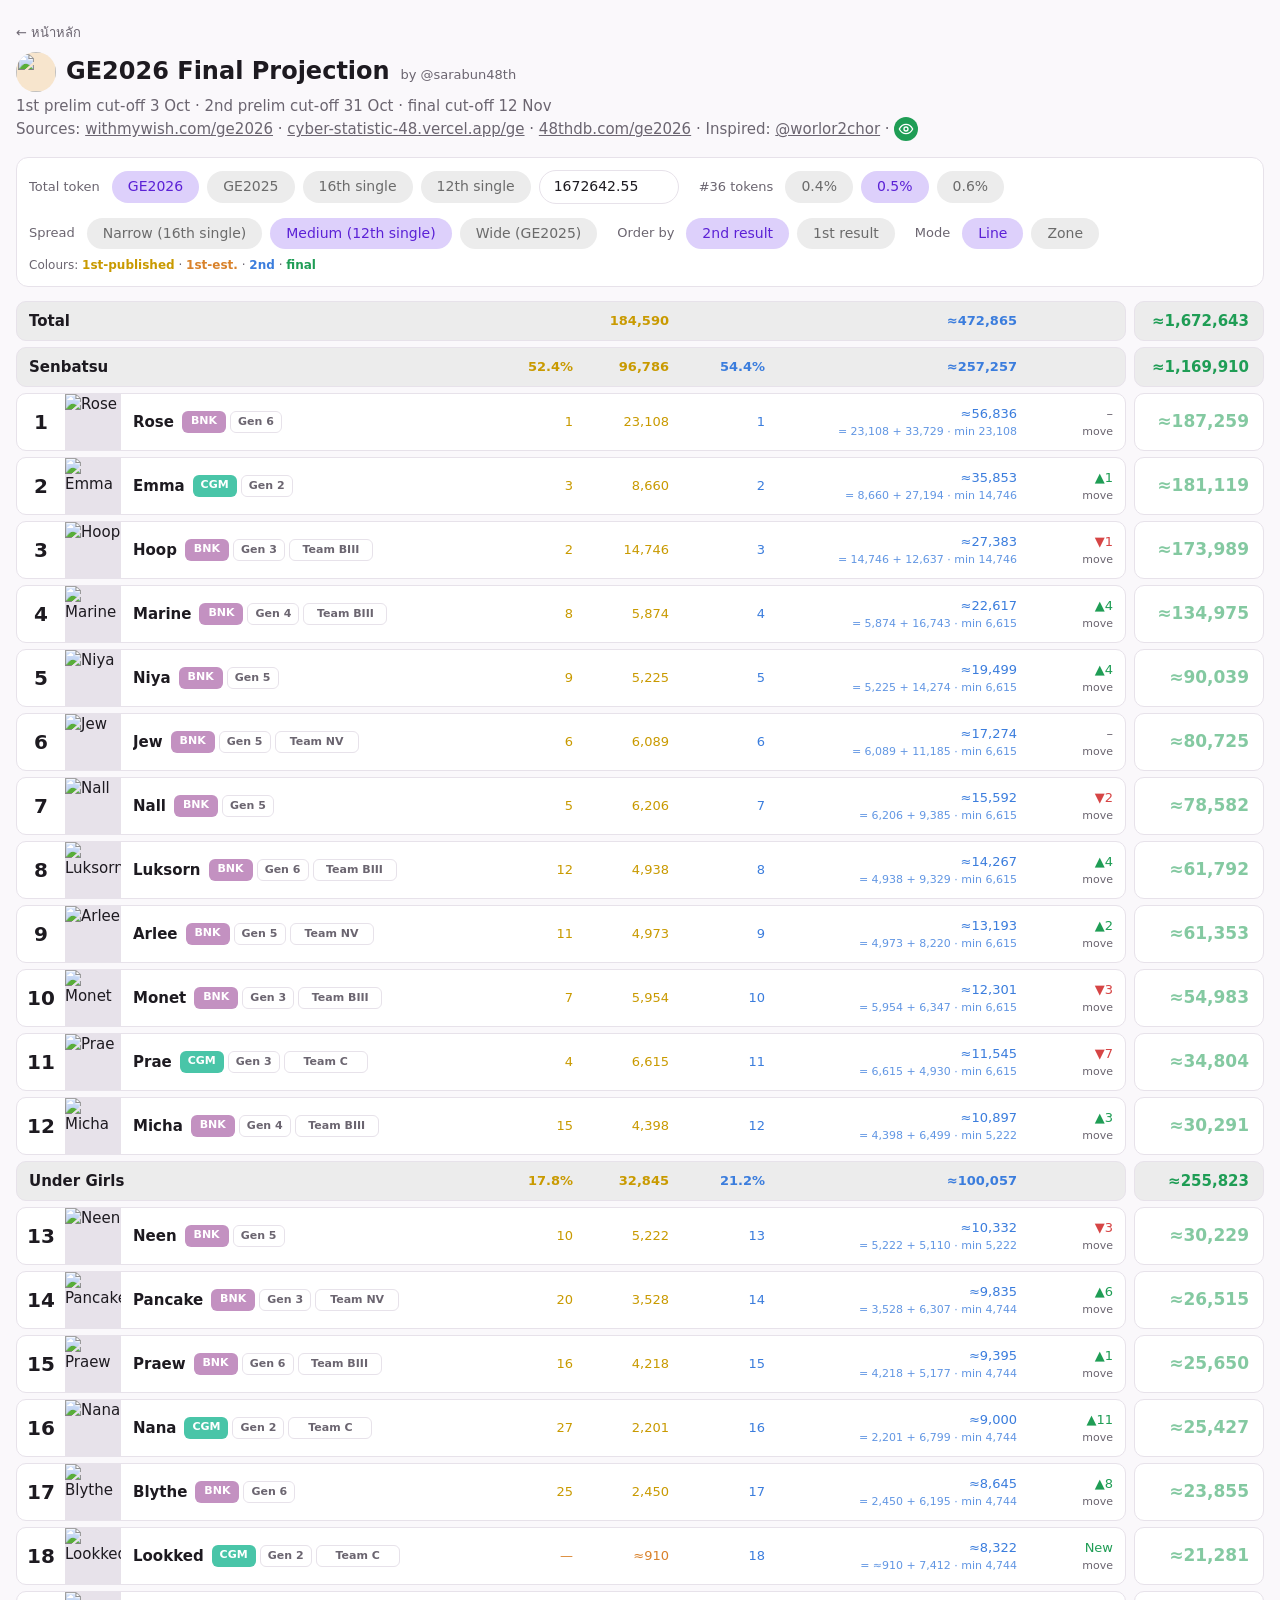
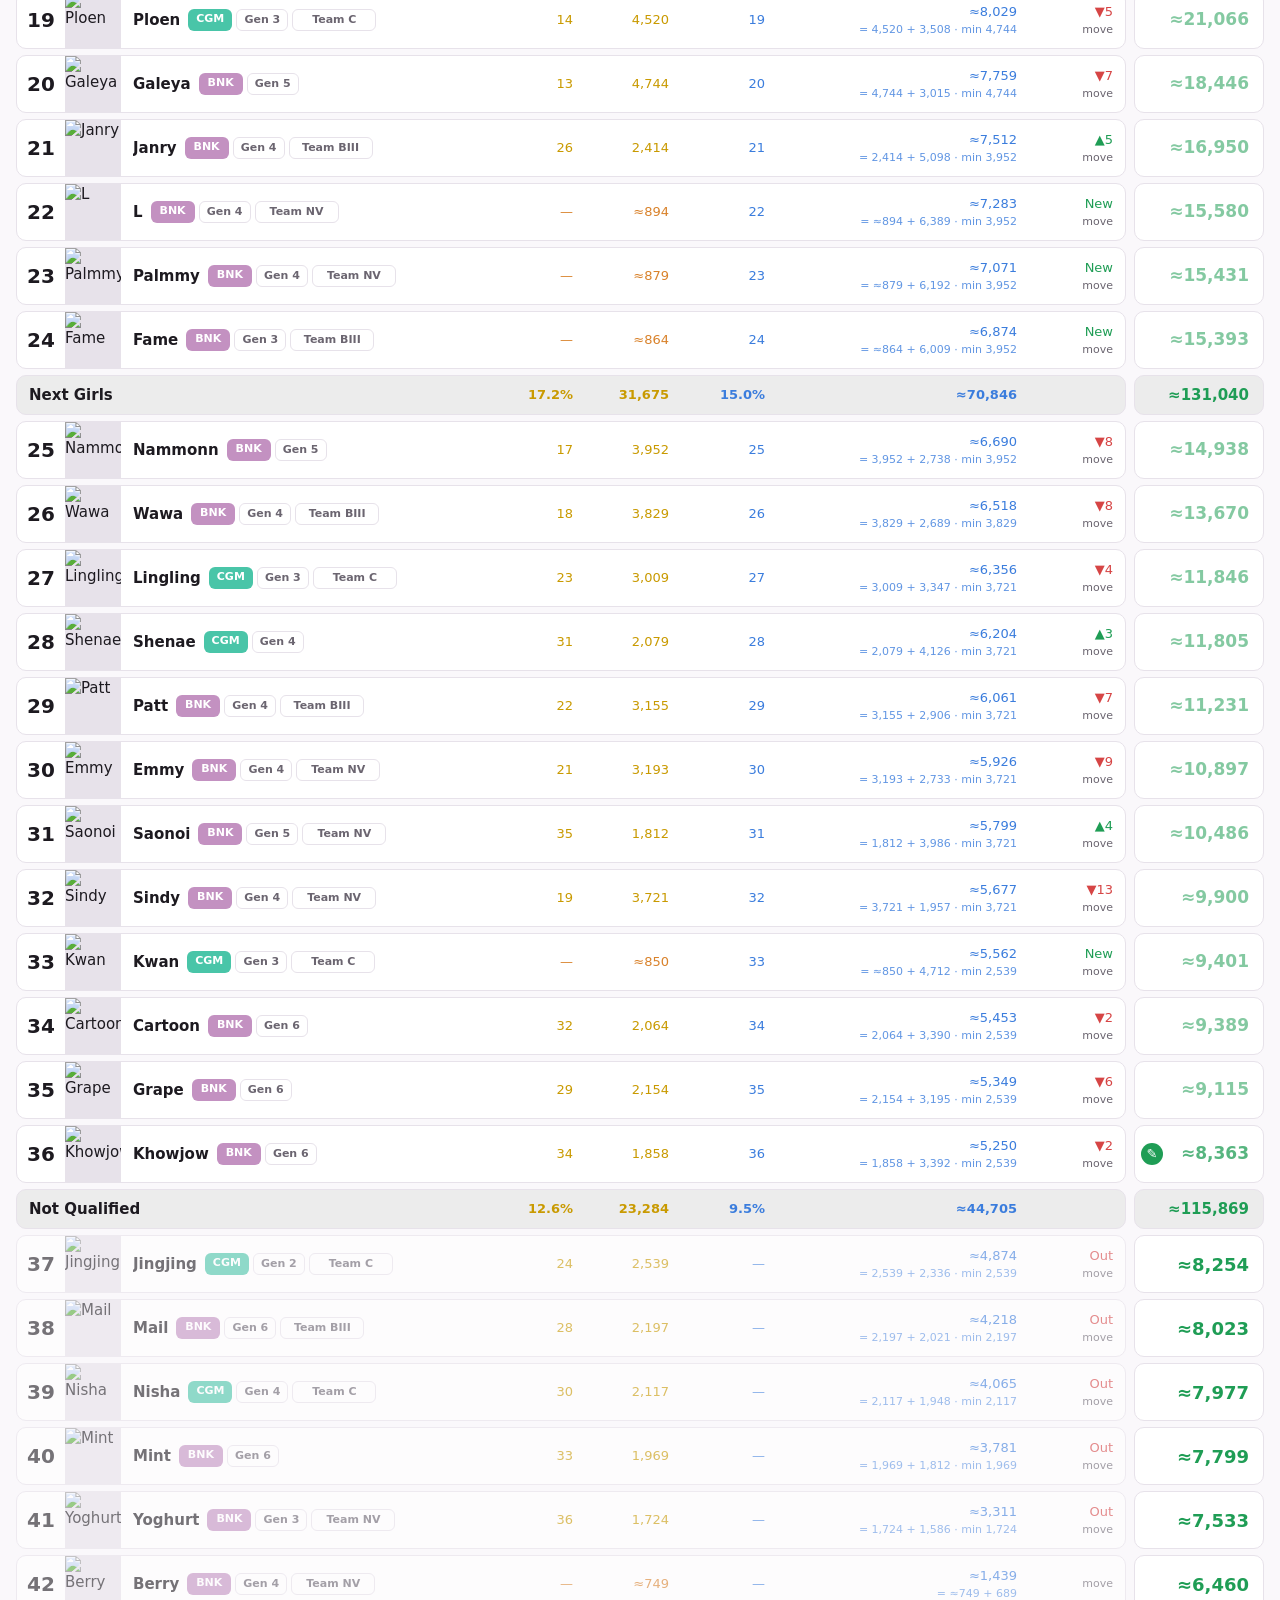
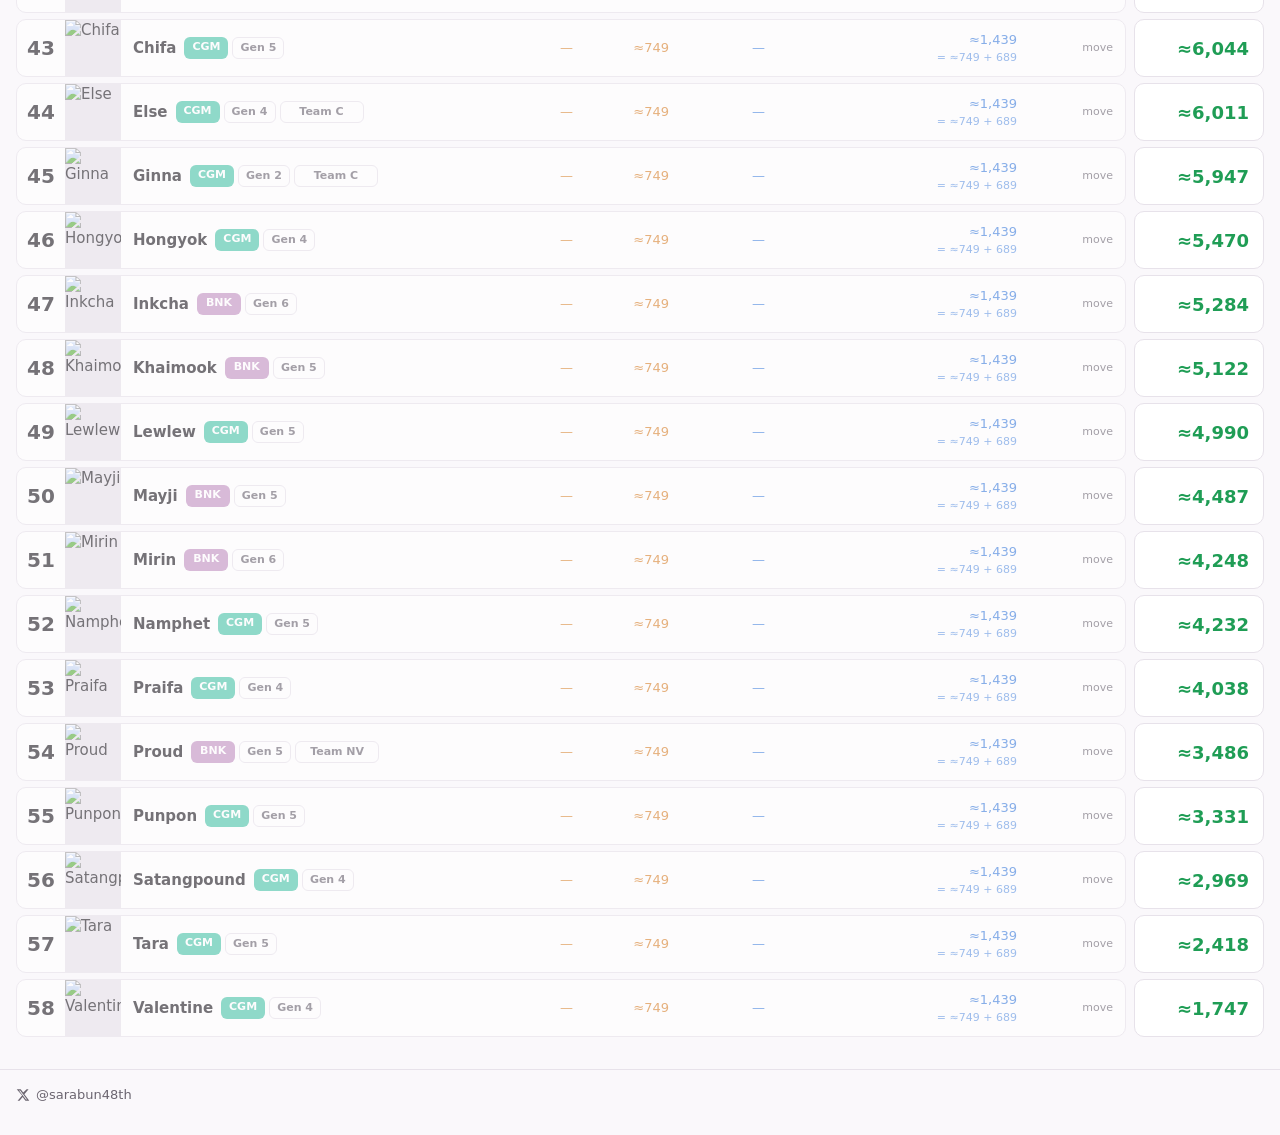
==== commit e45a5737: "GE2026: final total 1,672,642.55 (votes closed)" ====
--- a/public/ge2026/index.html
+++ b/public/ge2026/index.html
@@ -1378,9 +1378,9 @@
               ><input
                 type="radio"
                 name="ftr"
-                value="1500000"
+                value="1672642.55"
                 checked
-              />GE2026-est</label
+              />GE2026</label
             >
             <label
               ><input type="radio" name="ftr" value="1161494" />GE2025</label
@@ -1393,7 +1393,7 @@
               ><input type="radio" name="ftr" value="1090119" />12th
               single</label
             >
-            <input id="ft" type="number" min="0" step="1000" value="1500000" />
+            <input id="ft" type="number" min="0" step="any" value="1672642.55" />
           </fieldset>
           <fieldset class="rg">
             <legend>#36 tokens</legend>
